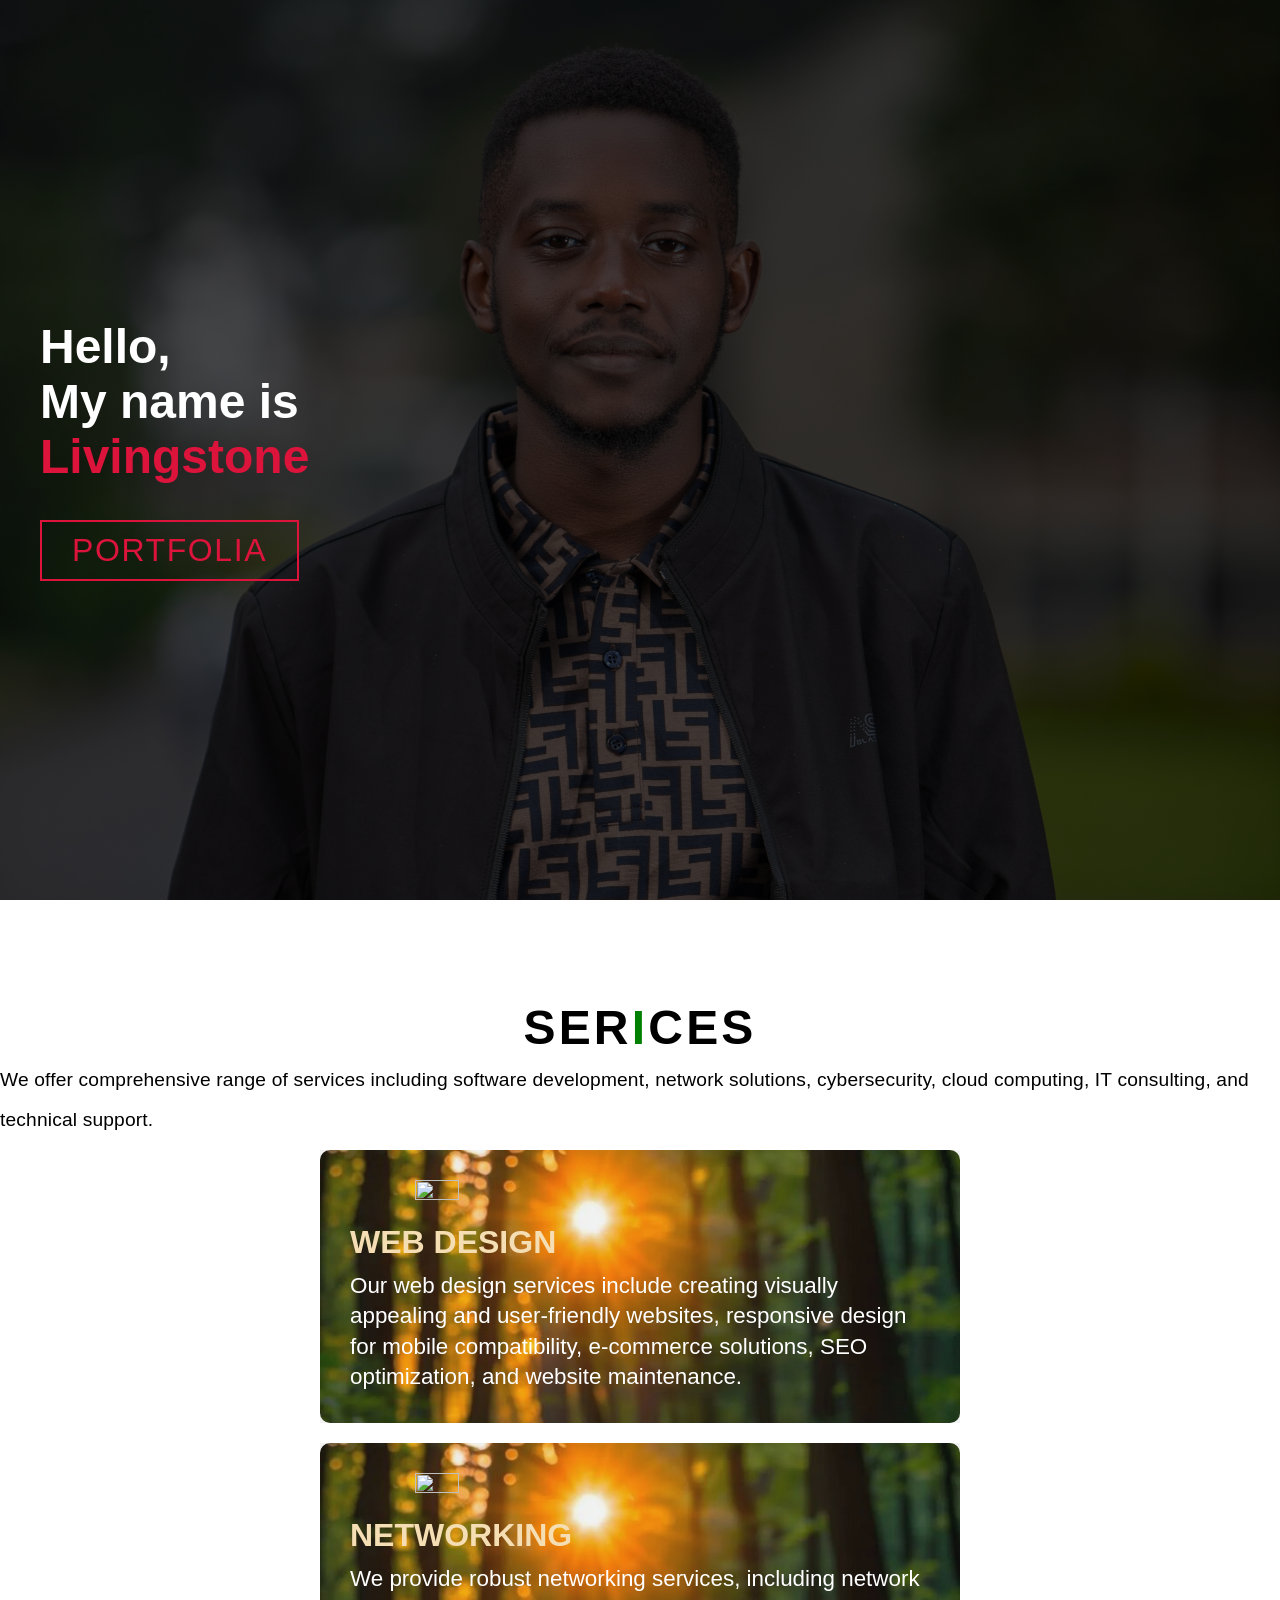
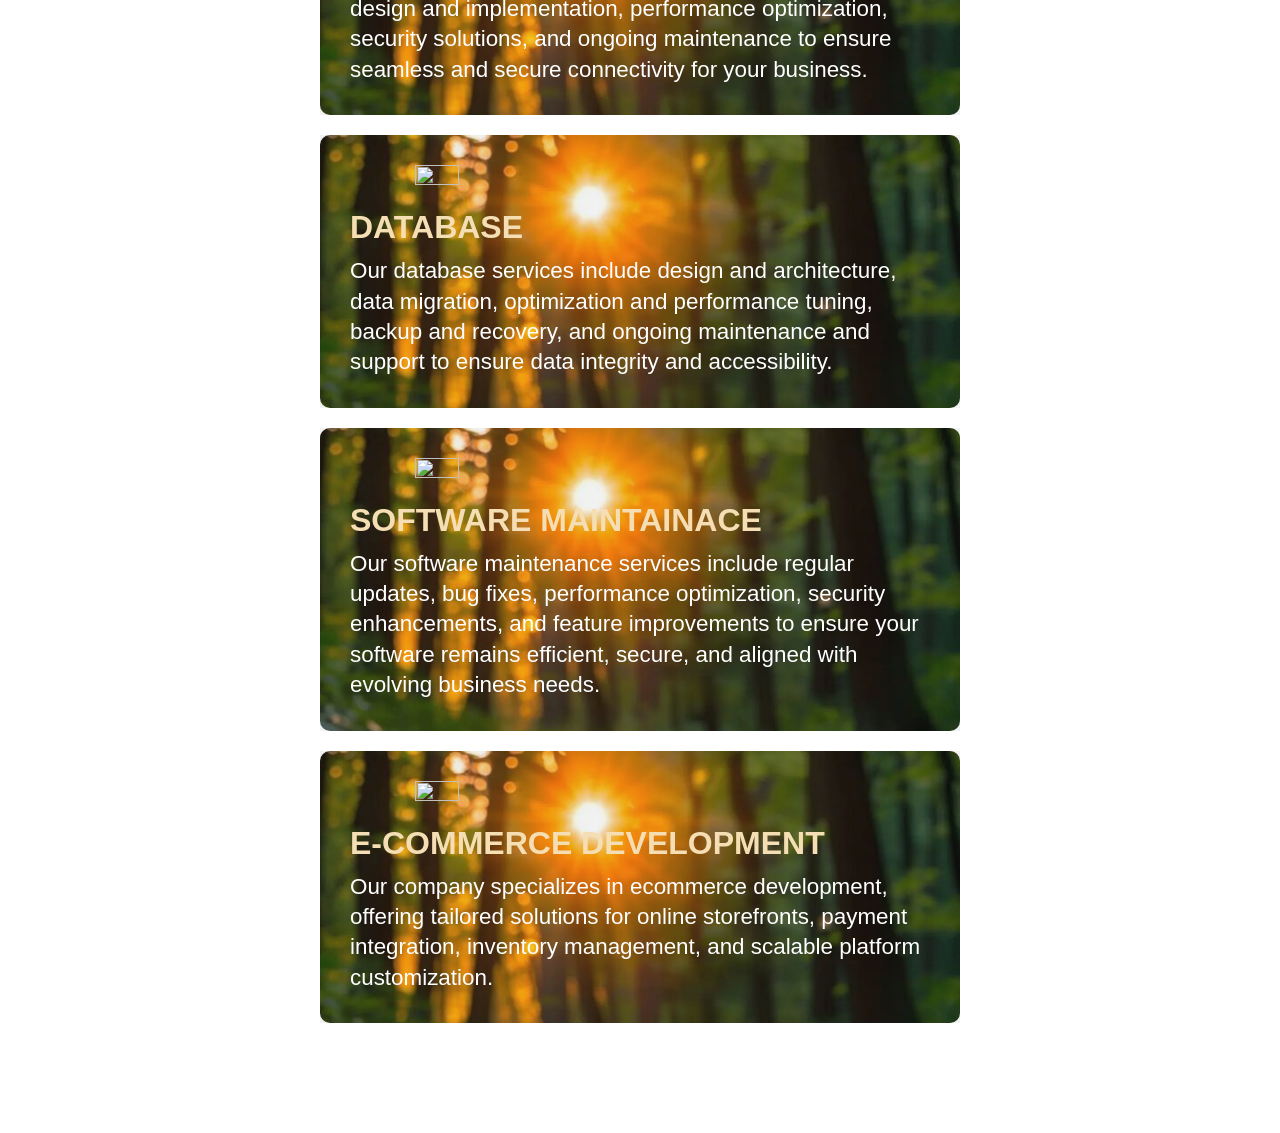
==== index.html @ 151635ef "Add files via upload" ====
<!DOCTYPE html>
<html lang="en">
<head>
    <meta charset="UTF-8">
    <meta name="viewport" content="width=device-width, initial-scale=1.0">
    <link rel="stylesheet" href="style.css">
    <title>My Website</title>
</head>
<body>
    <section id="hero">
        <div class="hero container">
           <div>
            <h1>Hello,<span></span></h1>
            <h1>My name is <span></span></h1>
            <h1>Livingstone <span></span></h1>
            <a href="#" type="button" class="cta">Portfolia</a>
           </div> 
        </div>  
    </section>
    <section id="services">
        <div class="services container">
            <div class="service-top">
                <h1 class="section-title">Ser<span>i</span>ces</h1>
                <p>We offer comprehensive range of services including software development, network solutions, cybersecurity, cloud computing, IT consulting, and technical support.</p>
            </div>
            <div class="service-bottom">
                <div class="service-item">
                    <div class="icon"><img src="https://img.icons8.com/bubbles/100/000000/services.png"></div>
                    <h2>Web design</h2>
                    <p>Our web design services include creating visually appealing and user-friendly websites, responsive design for mobile compatibility, e-commerce solutions, SEO optimization, and website maintenance.</p>
                </div>
                <div class="service-item">
                    <div class="icon"><img src="https://img.icons8.com/bubbles/100/000000/services.png"></div>
                    <h2>Networking</h2>
                    <p>We provide robust networking services, including network design and implementation, performance optimization, security solutions, and ongoing maintenance to ensure seamless and secure connectivity for your business.</p>
                </div>
                <div class="service-item">
                    <div class="icon"><img src="https://img.icons8.com/bubbles/100/000000/services.png"></div>
                    <h2>Database</h2>
                    <p>Our database services include design and architecture, data migration, optimization and performance tuning, backup and recovery, and ongoing maintenance and support to ensure data integrity and accessibility.</p>
                </div>
                <div class="service-item">
                    <div class="icon"><img src="https://img.icons8.com/bubbles/100/000000/services.png"></div>
                    <h2>Software maintainace</h2>
                    <p>Our software maintenance services include regular updates, bug fixes, performance optimization, security enhancements, and feature improvements to ensure your software remains efficient, secure, and aligned with evolving business needs.
                    </p>
                </div>
                <div class="service-item">
                    <div class="icon"><img src="https://img.icons8.com/bubbles/100/000000/services.png"></div>
                    <h2>E-Commerce development</h2>
                    <p>Our company specializes in ecommerce development, offering tailored solutions for online storefronts, payment integration, inventory management, and scalable platform customization.</p>
                </div>
            </div> 
        </div>
    </section>
    
</body>
</html>
---- style.css ----
*{
    padding: 0;
    margin: 0;
    box-sizing: border-box;
}
html{
    font-size: 16px;
    font-family: Arial, Helvetica, sans-serif;
}
a{
    text-decoration: none;
}
.container{
    min-height:100vh;
    width:100%;
    display: flex;
    align-items: center;
    justify-content:center;
}
p{
    color: white;
    text-align: left;
    font-size: 1.4rem;
    line-height: 1.9rem;
}
#hero{
    background-image: url(./images/copy.jpg);
    background-size: cover;
    background-position: top center;
    position: relative;
    z-index: 1;
}
#hero::after{
    content:'';
    position: absolute;
    left: 0;
    top: 0;
    height: 100%;
    width: 100%;
    background-color: black;
    opacity: .7;
    z-index: -1;
}
#hero .hero{
    max-width: 1200px;
    margin: 0 auto;
    padding: 0 5opx;
    justify-content: flex-start;
}
#hero h1{
    display: block;
    width: fit-content;
    font-size: 3rem;
    position: relative;
    color: transparent;
    animation: text_reveal .10s ease forwards;
    animation-delay: 1s;
}
#hero h1:nth-child(1){
    animation-delay: 1s;
}
#hero h1:nth-child(2){
    animation-delay: 2.5s;
}
#hero h1:nth-child(3){
    animation: text_reveal_name .5s ease forwards;
    animation-delay: 3.5s;
}
#hero h1 span{
    position: absolute;
    top: 0;
    left: 0;
    height: 100%;
    width: 0;
    background-color: lightgray;
    opacity: .7;
    animation: text_reveal_box 4s ease;
    animation-delay: 2s;
}
#hero h1:nth-child(1) span{
    animation-delay: 1s;
}
#hero h1:nth-child(2) span{
    animation-delay: 2.5s;
}
#hero h1:nth-child(3) span{
    animation-delay: 3.5s;
}
#hero .cta{
    display: inline-block;
    padding: 10px 30px;
    color: crimson;
    background-color: transparent;
    border: 2px solid crimson;
    font-size: 2rem;
    text-transform: uppercase;
    letter-spacing: .1rem;
    margin-top: 36px;
    transition: .4s ease;
    transition-property: background-color,color;

}
#hero .cta:hover{
    color: bisque;
    background-color: crimson;
}

@keyframes text_reveal_box{
    50%{
        width: 100%;
        left: 0;
    }
    100%{
        width: 0;
        left: 100%;
    }
}
@keyframes text_reveal{
    100%{
        color: white;
    }
}
@keyframes text_reveal_name{
    100%{
        color: crimson;
    }
}


#services{

}
#services .services{
    flex-direction: column;
    text-align: center;
    max-width: 1500px;
    margin: 0 auto;
    padding: 100px 0;
}
#services .section-title{
    font-size: 3rem;
    font-weight: 3oo;
    color: black;
    text-transform: uppercase;
    letter-spacing: .2rem;
    text-align: center;
}
#services .section-title span{
    color: green;
}
#services .service-top p{
    font-size: 1.2rem;
    margin-top: 5px;
    line-height: 2.5rem;
    font-weight: 300;
    letter-spacing: .01rem;
    color: black;
}
#services .service-bottom{
    display: flex;
    align-items: center;
    justify-content: center;
    flex-wrap: wrap;

}
#services .service-item{
    flex-basis: 50%;
    display: flex;
    align-items: flex-start;
    justify-content: center;
    flex-direction: column;
    padding: 30px;
    border-radius: 10px;
    background-image: url(./images/download.jpg);
    background-size: cover;
    margin: 10px 5%;
    position: relative;
    z-index: 1;
}
#services .service-item::after{
    content:'';
    position: absolute;
    left: 0;
    top: 0;
    height: 100%;
    width: 100%;
    background-color: gray ;
    opacity: .10;
    z-index: -1;
}
#services .service-bottom .icon{
    height: 30%;
    width: 30%;
    margin-bottom: 20px;
}
#services .service-bottom .icon img{
    height: 50%;
    width: 50%;
    object-fit: cover;
}
#services .service-item h2{
    font-size: 2rem;
    color: wheat;
    margin-bottom: 10px;
    text-transform: uppercase;
}
#services .service-item p{
    color: white;
    text-align: left;
    font-size: 1.4rem;
    line-height: 1.9rem;
}
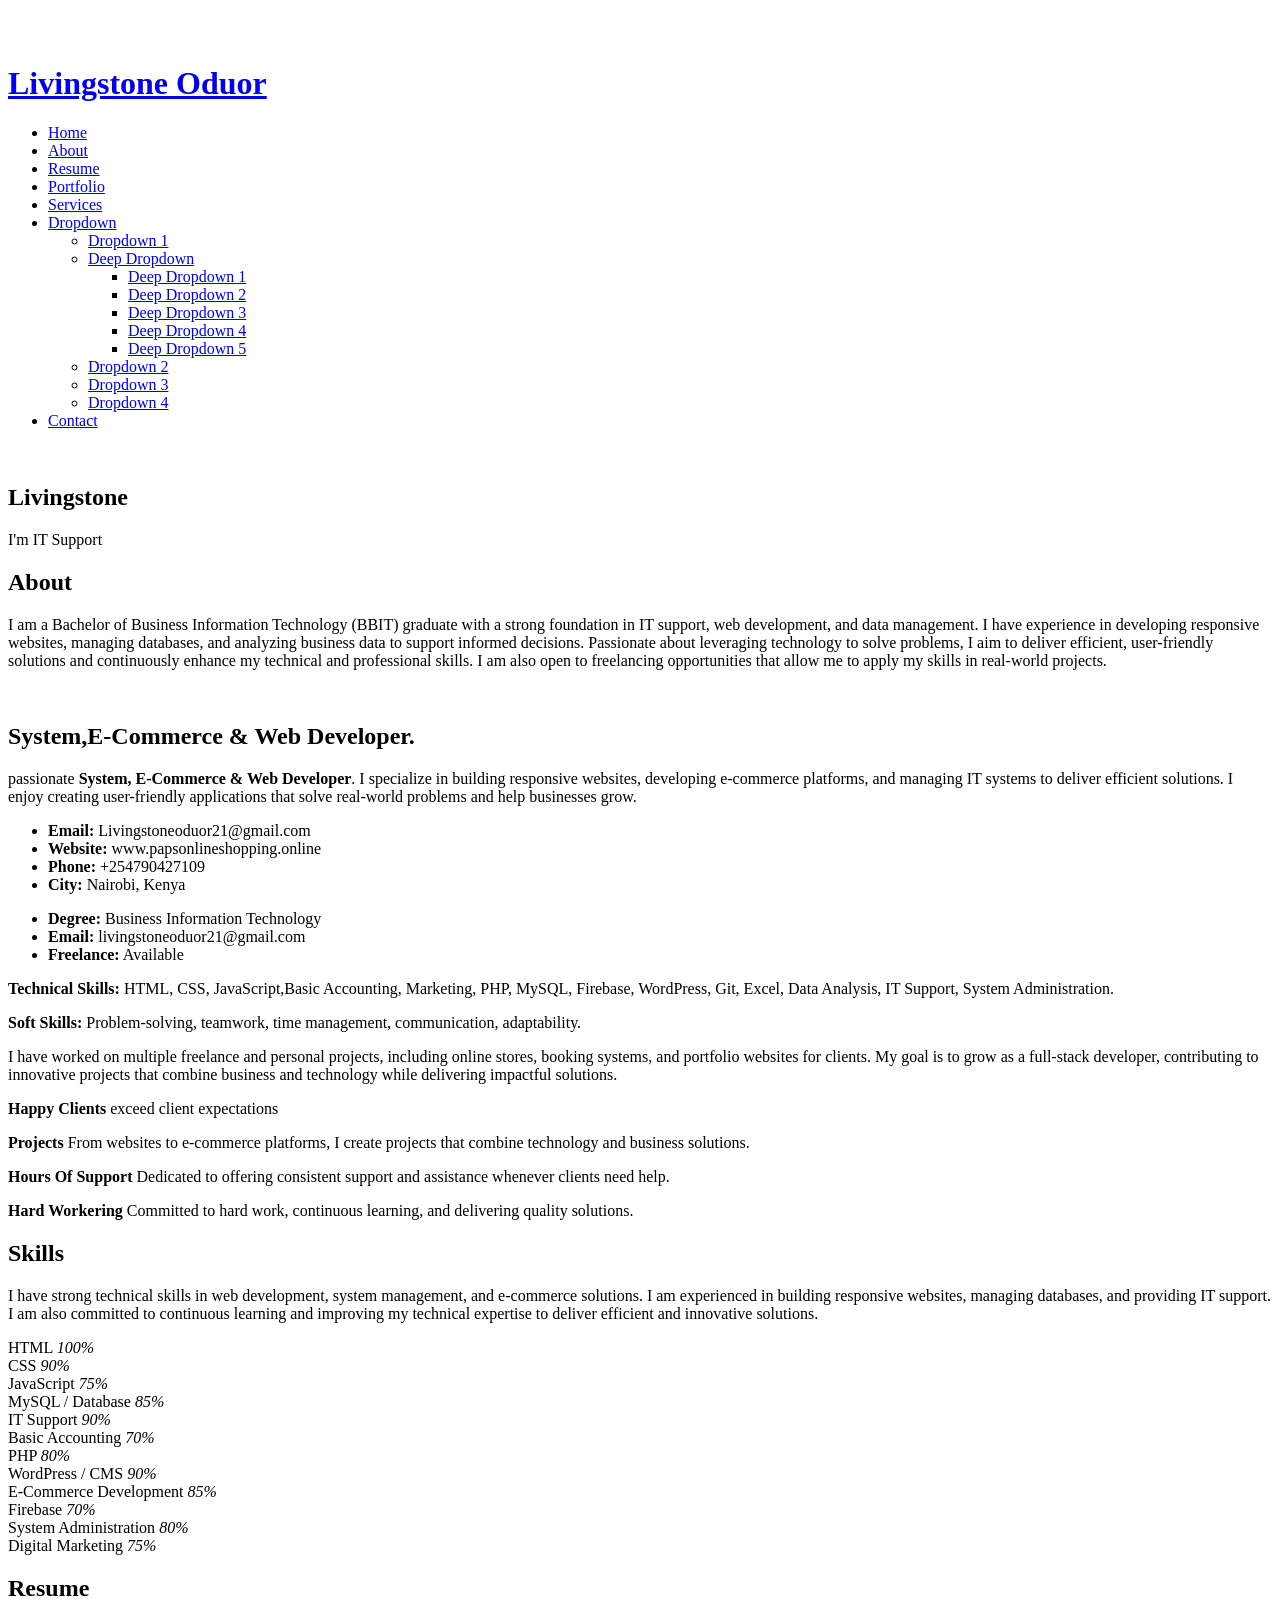
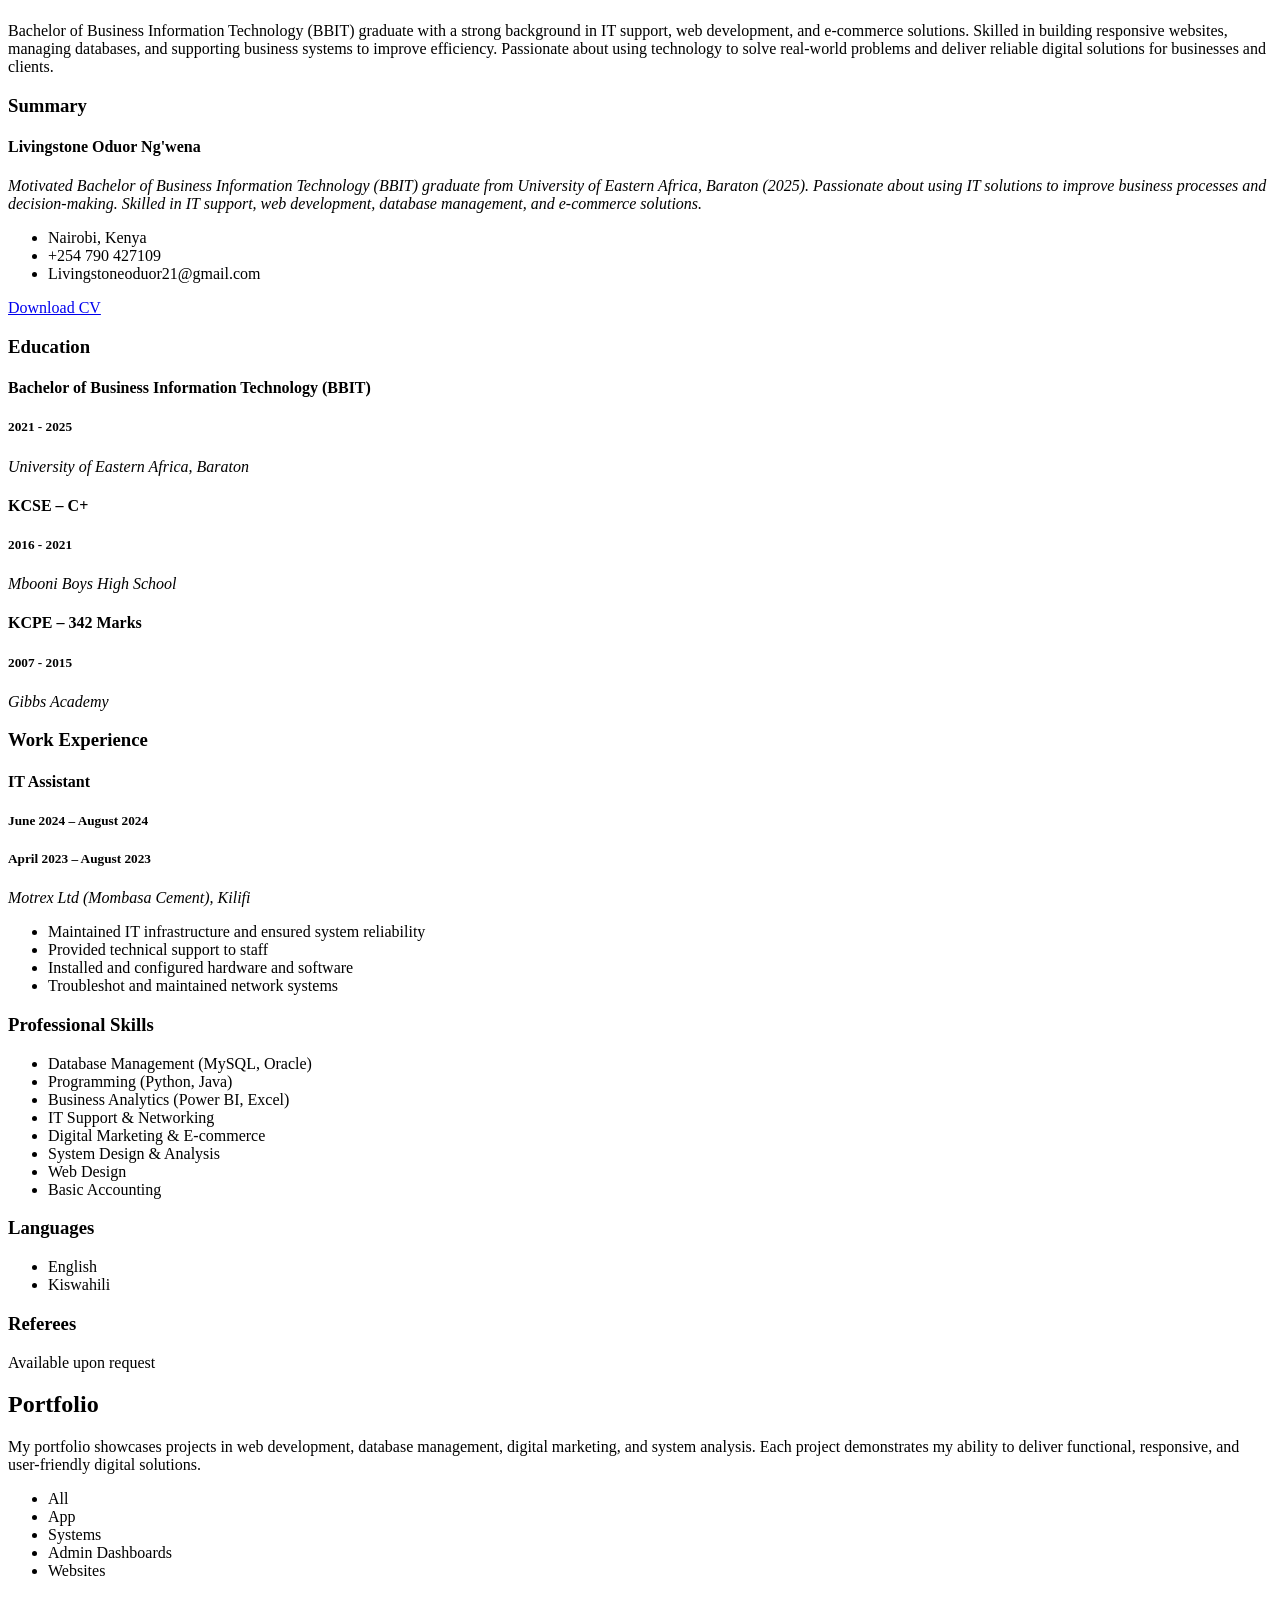
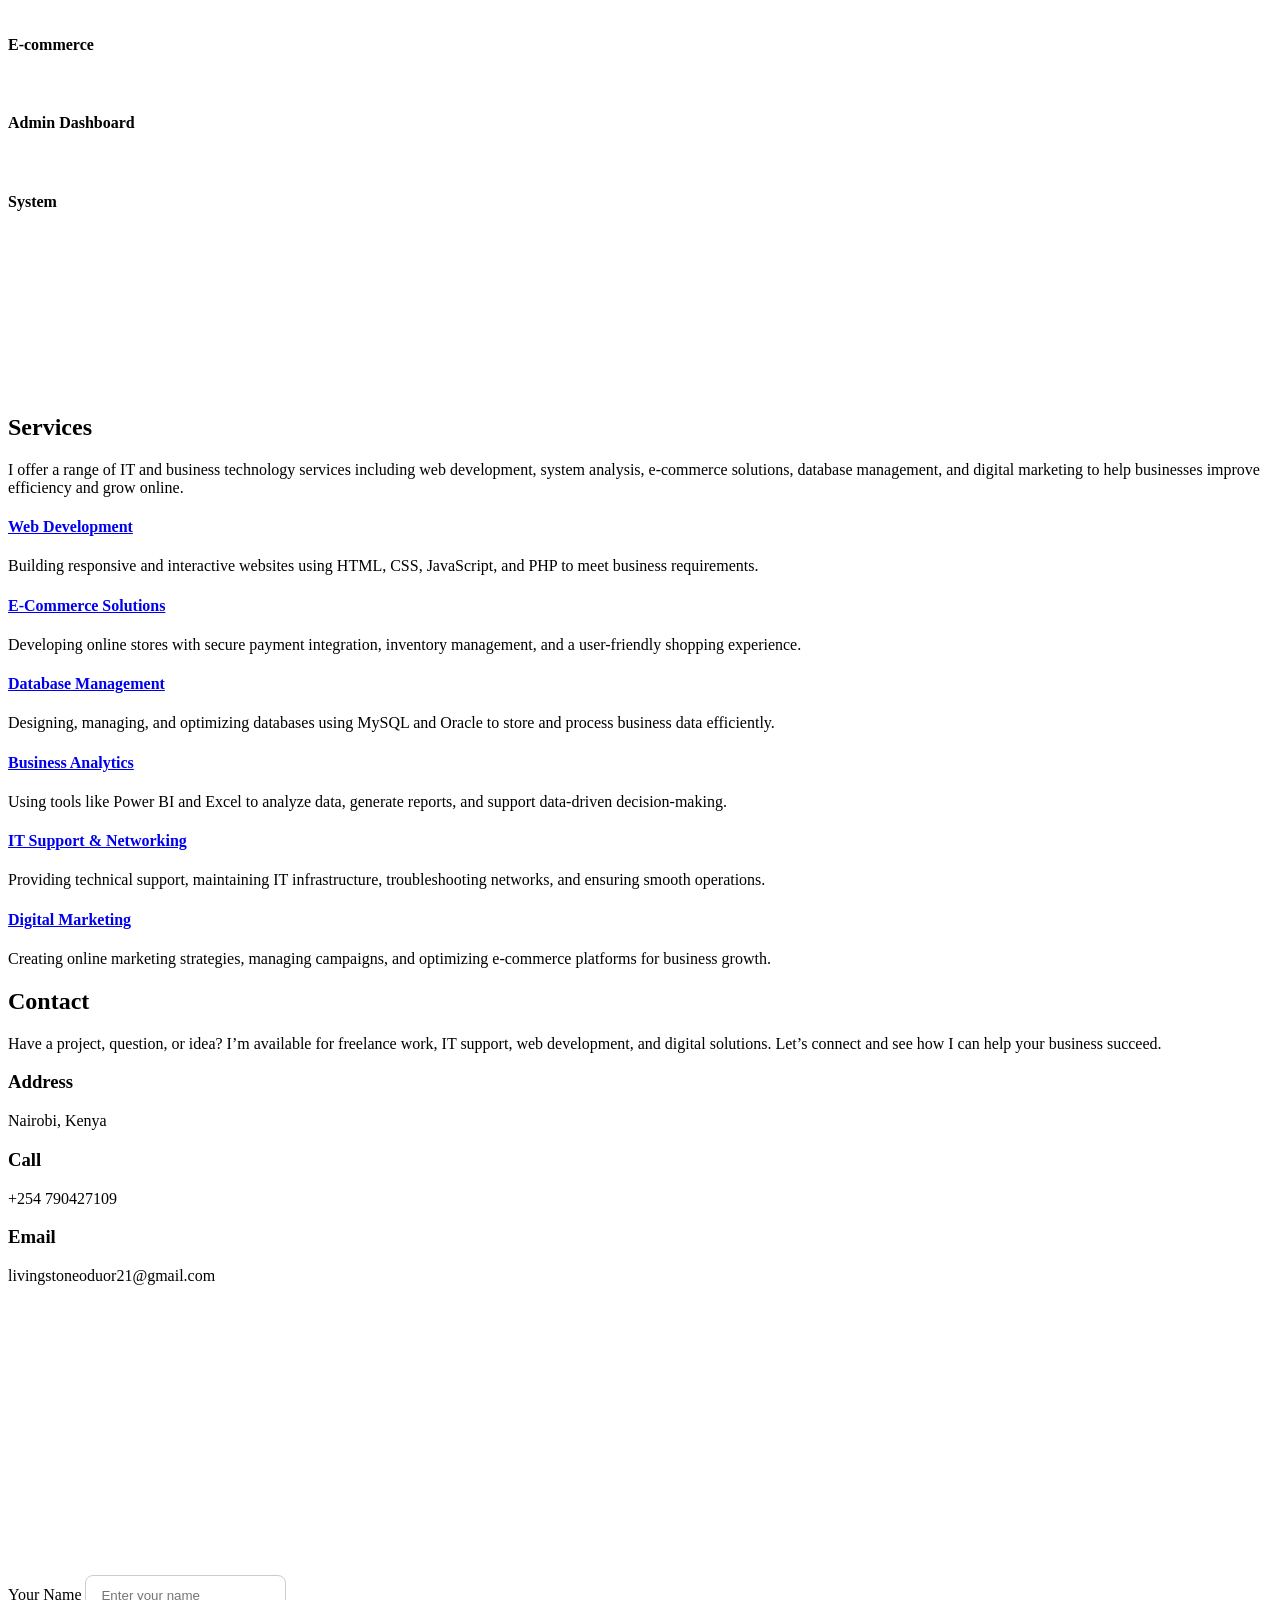
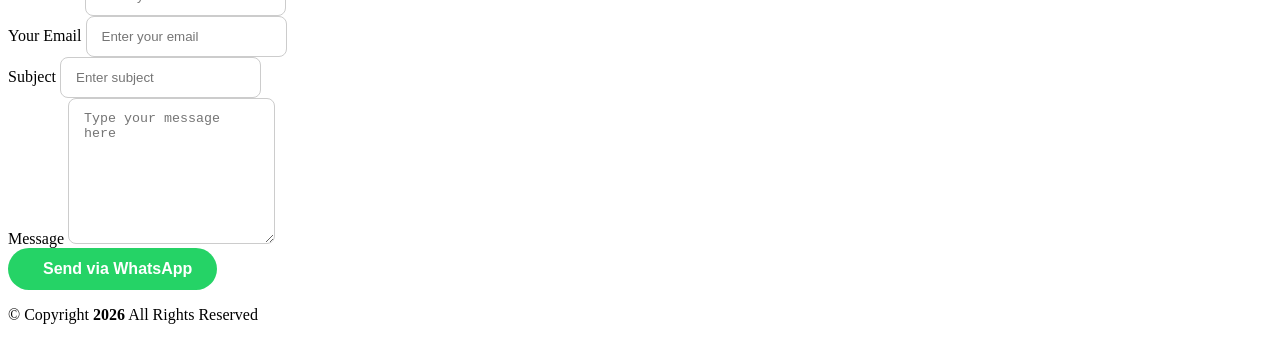
==== commit ae89b125: "Add files via upload" ====
--- a/index.html
+++ b/index.html
@@ -1,58 +1,858 @@
-<!DOCTYPE html>
-<html lang="en">
-<head>
-    <meta charset="UTF-8">
-    <meta name="viewport" content="width=device-width, initial-scale=1.0">
-    <link rel="stylesheet" href="style.css">
-    <title>My Website</title>
-</head>
-<body>
-    <section id="hero">
-        <div class="hero container">
-           <div>
-            <h1>Hello,<span></span></h1>
-            <h1>My name is <span></span></h1>
-            <h1>Livingstone <span></span></h1>
-            <a href="#" type="button" class="cta">Portfolia</a>
-           </div> 
-        </div>  
-    </section>
-    <section id="services">
-        <div class="services container">
-            <div class="service-top">
-                <h1 class="section-title">Ser<span>i</span>ces</h1>
-                <p>We offer comprehensive range of services including software development, network solutions, cybersecurity, cloud computing, IT consulting, and technical support.</p>
-            </div>
-            <div class="service-bottom">
-                <div class="service-item">
-                    <div class="icon"><img src="https://img.icons8.com/bubbles/100/000000/services.png"></div>
-                    <h2>Web design</h2>
-                    <p>Our web design services include creating visually appealing and user-friendly websites, responsive design for mobile compatibility, e-commerce solutions, SEO optimization, and website maintenance.</p>
-                </div>
-                <div class="service-item">
-                    <div class="icon"><img src="https://img.icons8.com/bubbles/100/000000/services.png"></div>
-                    <h2>Networking</h2>
-                    <p>We provide robust networking services, including network design and implementation, performance optimization, security solutions, and ongoing maintenance to ensure seamless and secure connectivity for your business.</p>
-                </div>
-                <div class="service-item">
-                    <div class="icon"><img src="https://img.icons8.com/bubbles/100/000000/services.png"></div>
-                    <h2>Database</h2>
-                    <p>Our database services include design and architecture, data migration, optimization and performance tuning, backup and recovery, and ongoing maintenance and support to ensure data integrity and accessibility.</p>
-                </div>
-                <div class="service-item">
-                    <div class="icon"><img src="https://img.icons8.com/bubbles/100/000000/services.png"></div>
-                    <h2>Software maintainace</h2>
-                    <p>Our software maintenance services include regular updates, bug fixes, performance optimization, security enhancements, and feature improvements to ensure your software remains efficient, secure, and aligned with evolving business needs.
-                    </p>
-                </div>
-                <div class="service-item">
-                    <div class="icon"><img src="https://img.icons8.com/bubbles/100/000000/services.png"></div>
-                    <h2>E-Commerce development</h2>
-                    <p>Our company specializes in ecommerce development, offering tailored solutions for online storefronts, payment integration, inventory management, and scalable platform customization.</p>
-                </div>
-            </div> 
-        </div>
-    </section>
-    
-</body>
+<!DOCTYPE html>
+<html lang="en">
+
+<head>
+  <meta charset="utf-8">
+  <meta content="width=device-width, initial-scale=1.0" name="viewport">
+  <title>Portfolio</title>
+  <meta content="" name="description">
+  <meta content="" name="keywords">
+
+  <!-- Favicons -->
+  <link href="assets/img/favi.jpg" rel="icon">
+  <link href="assets/img/favi.jpg" rel="apple-touch-icon">
+
+  <!-- Fonts -->
+  <link href="https://fonts.googleapis.com" rel="preconnect">
+  <link href="https://fonts.gstatic.com" rel="preconnect" crossorigin>
+  <link href="https://fonts.googleapis.com/css2?family=Roboto:ital,wght@0,100;0,300;0,400;0,500;0,700;0,900;1,100;1,300;1,400;1,500;1,700;1,900&family=Poppins:ital,wght@0,100;0,200;0,300;0,400;0,500;0,600;0,700;0,800;0,900;1,100;1,200;1,300;1,400;1,500;1,600;1,700;1,800;1,900&family=Raleway:ital,wght@0,100;0,200;0,300;0,400;0,500;0,600;0,700;0,800;0,900;1,100;1,200;1,300;1,400;1,500;1,600;1,700;1,800;1,900&display=swap" rel="stylesheet">
+
+  <!-- Vendor CSS Files -->
+  <link href="assets/vendor/bootstrap/css/bootstrap.min.css" rel="stylesheet">
+  <link href="assets/vendor/bootstrap-icons/bootstrap-icons.css" rel="stylesheet">
+  <link href="assets/vendor/aos/aos.css" rel="stylesheet">
+  <link href="assets/vendor/glightbox/css/glightbox.min.css" rel="stylesheet">
+  <link href="assets/vendor/swiper/swiper-bundle.min.css" rel="stylesheet">
+
+  <!-- Main CSS File -->
+  <link href="assets/css/main.css" rel="stylesheet">
+
+  
+</head>
+
+<body class="index-page">
+
+  <header id="header" class="d-flex flex-column header dark-background">
+    <i class="header-toggle d-xl-none bi bi-list"></i>
+
+    <div class="profile-img">
+      <img src="assets/img/profile.jpeg" alt="" class="rounded-circle img-fluid">
+    </div>
+
+    <a href="index.html" class="d-flex align-items-center justify-content-center logo">
+      
+       <img src="assets/img/favi.jpg" alt="">
+      <h1 class="sitename">Livingstone Oduor</h1>
+    </a>
+
+    <div class="text-center social-links">
+      <a href="#" class="twitter"><i class="bi bi-twitter-x"></i></a>
+      <a href="#" class="facebook"><i class="bi bi-facebook"></i></a>
+      <a href="#" class="instagram"><i class="bi bi-instagram"></i></a>
+      <a href="#" class="google-plus"><i class="bi bi-skype"></i></a>
+      <a href="https://www.linkedin.com/in/livingstone-oduor-9051a3222/?lipi=urn%3Ali%3Apage%3Ad_flagship3_feed%3BAfVH2O2eRX67OKX%2F8Bzcow%3D%3D" class="linkedin"><i class="bi bi-linkedin"></i></a>
+    </div>
+
+    <nav id="navmenu" class="navmenu">
+      <ul>
+        <li><a href="#hero"><i class="bi bi-house navicon"></i> Home</a></li>
+        <li><a href="#about"><i class="bi bi-person navicon"></i> About</a></li>
+        <li><a href="#resume"><i class="bi bi-file-earmark-text navicon"></i> Resume</a></li>
+        <li><a href="#portfolio"><i class="bi bi-images navicon"></i> Portfolio</a></li>
+        <li><a href="#services"><i class="bi bi-hdd-stack navicon"></i> Services</a></li>
+        <li class="dropdown"><a href="#"><i class="bi bi-menu-button navicon"></i> <span>Dropdown</span> <i class="bi bi-chevron-down toggle-dropdown"></i></a>
+          <ul>
+            <li><a href="#">Dropdown 1</a></li>
+            <li class="dropdown"><a href="#"><span>Deep Dropdown</span> <i class="bi bi-chevron-down toggle-dropdown"></i></a>
+              <ul>
+                <li><a href="#">Deep Dropdown 1</a></li>
+                <li><a href="#">Deep Dropdown 2</a></li>
+                <li><a href="#">Deep Dropdown 3</a></li>
+                <li><a href="#">Deep Dropdown 4</a></li>
+                <li><a href="#">Deep Dropdown 5</a></li>
+              </ul>
+            </li>
+            <li><a href="#">Dropdown 2</a></li>
+            <li><a href="#">Dropdown 3</a></li>
+            <li><a href="#">Dropdown 4</a></li>
+          </ul>
+        </li>
+        <li><a href="#contact"><i class="bi bi-envelope navicon"></i> Contact</a></li>
+      </ul>
+    </nav>
+
+  </header>
+
+  <main class="main">
+
+    <!-- Hero Section -->
+    <section id="hero" class="hero section dark-background">
+
+      <img src="assets/img/profile.jpeg" alt="" data-aos="fade-in" class="">
+
+      <div class="container" data-aos="fade-up" data-aos-delay="100">
+        <h2>Livingstone</h2>
+        <p>I'm <span class="typed" data-typed-items="Designer, Developer, Freelancer, IT Support,Web Developer,Data Analyst,Systems Administrator">IT Support</span><span class="typed-cursor--blink typed-cursor" aria-hidden="true"></span><span class="typed-cursor--blink typed-cursor" aria-hidden="true"></span></p>
+      </div>
+
+    </section><!-- /Hero Section -->
+
+    <!-- About Section -->
+    <section id="about" class="about section">
+
+      <!-- Section Title -->
+      <div class="container section-title" data-aos="fade-up">
+        <h2>About</h2>
+<p>
+  I am a Bachelor of Business Information Technology (BBIT) graduate with a strong foundation in IT support, web development, and data management. I have experience in developing responsive websites, managing databases, and analyzing business data to support informed decisions. Passionate about leveraging technology to solve problems, I aim to deliver efficient, user-friendly solutions and continuously enhance my technical and professional skills. I am also open to freelancing opportunities that allow me to apply my skills in real-world projects.
+</p>
+      </div><!-- End Section Title -->
+
+      <div class="container" data-aos="fade-up" data-aos-delay="100">
+
+        <div class="justify-content-center row gy-4">
+          <div class="col-lg-4">
+            <img src="assets/img/profile.jpeg" class="img-fluid" alt="">
+          </div>
+          <div class="col-lg-8 content">
+            <h2>System,E-Commerce &amp; Web Developer.</h2>
+            <p class="py-3 fst-italic">
+              passionate <strong>System, E-Commerce & Web Developer</strong>. I specialize in building responsive websites, developing e-commerce platforms, and managing IT systems to deliver efficient solutions. I enjoy creating user-friendly applications that solve real-world problems and help businesses grow.
+            </p>
+            <div class="row">
+              <div class="col-lg-6">
+                <ul>
+                  <li><i class="bi-chevron-right bi"></i> <strong>Email:</strong> <span>Livingstoneoduor21@gmail.com</span></li>
+                  <li><i class="bi-chevron-right bi"></i> <strong>Website:</strong> <span>www.papsonlineshopping.online</span></li>
+                  <li><i class="bi-chevron-right bi"></i> <strong>Phone:</strong> <span>+254790427109</span></li>
+                  <li><i class="bi-chevron-right bi"></i> <strong>City:</strong> <span>Nairobi, Kenya</span></li>
+                </ul>
+              </div>
+              <div class="col-lg-6">
+                <ul>
+                  
+                  <li><i class="bi-chevron-right bi"></i> <strong>Degree:</strong> <span>Business Information Technology</span></li>
+                  <li><i class="bi-chevron-right bi"></i> <strong>Email:</strong> <span>livingstoneoduor21@gmail.com</span></li>
+                  <li><i class="bi-chevron-right bi"></i> <strong>Freelance:</strong> <span>Available</span></li>
+                </ul>
+              </div>
+            </div>
+            <p class="py-3">
+             <p>
+  <strong>Technical Skills:</strong> HTML, CSS, JavaScript,Basic Accounting, Marketing, PHP, MySQL, Firebase, WordPress, Git, Excel, Data Analysis, IT Support, System Administration.
+</p>
+<p>
+  <strong>Soft Skills:</strong> Problem-solving, teamwork, time management, communication, adaptability.
+</p>
+<p>
+  I have worked on multiple freelance and personal projects, including online stores, booking systems, and portfolio websites for clients. My goal is to grow as a full-stack developer, contributing to innovative projects that combine business and technology while delivering impactful solutions.
+</p>
+            </p>
+          </div>
+        </div>
+
+      </div>
+
+    </section><!-- /About Section -->
+
+    <!-- Stats Section -->
+    <section id="stats" class="stats section">
+
+      <div class="container" data-aos="fade-up" data-aos-delay="100">
+
+        <div class="row gy-4">
+
+          <div class="col-lg-3 col-md-6">
+            <div class="stats-item">
+              <i class="bi bi-emoji-smile"></i>
+              <span data-purecounter-start="0" data-purecounter-end="11" data-purecounter-duration="1" class="purecounter"></span>
+              <p><strong>Happy Clients</strong> <span>exceed client expectations</span></p>
+            </div>
+          </div><!-- End Stats Item -->
+
+          <div class="col-lg-3 col-md-6">
+            <div class="stats-item">
+              <i class="bi bi-journal-richtext"></i>
+              <span data-purecounter-start="0" data-purecounter-end="50" data-purecounter-duration="1" class="purecounter"></span>
+              <p><strong>Projects</strong> <span>From websites to e-commerce platforms, I create projects that combine technology and business solutions.</span></p>
+            </div>
+          </div><!-- End Stats Item -->
+
+          <div class="col-lg-3 col-md-6">
+            <div class="stats-item">
+              <i class="bi bi-headset"></i>
+              <span data-purecounter-start="0" data-purecounter-end="1453" data-purecounter-duration="1" class="purecounter"></span>
+              <p><strong>Hours Of Support</strong> <span>Dedicated to offering consistent support and assistance whenever clients need help.</span></p>
+            </div>
+          </div><!-- End Stats Item -->
+
+          <div class="col-lg-3 col-md-6">
+            <div class="stats-item">
+              <i class="bi bi-people"></i>
+              <span data-purecounter-start="0" data-purecounter-end="1" data-purecounter-duration="1" class="purecounter"></span>
+              <p><strong>Hard Workering</strong> <span>Committed to hard work, continuous learning, and delivering quality solutions.</span></p>
+            </div>
+          </div><!-- End Stats Item -->
+
+        </div>
+
+      </div>
+
+    </section><!-- /Stats Section -->
+
+    <!-- Skills Section -->
+    <section id="skills" class="skills section light-background">
+
+      <!-- Section Title -->
+      <div class="container section-title" data-aos="fade-up">
+        <h2>Skills</h2>
+        <p> I have strong technical skills in web development, system management, and e-commerce solutions. 
+  I am experienced in building responsive websites, managing databases, and providing IT support. 
+  I am also committed to continuous learning and improving my technical expertise to deliver 
+  efficient and innovative solutions.</p>
+      </div><!-- End Section Title -->
+
+      <div class="container" data-aos="fade-up" data-aos-delay="100">
+
+  <div class="row skills-content skills-animation">
+
+    <div class="col-lg-6">
+
+      <div class="progress">
+        <span class="skill"><span>HTML</span> <i class="val">100%</i></span>
+        <div class="progress-bar-wrap">
+          <div class="progress-bar" role="progressbar" aria-valuenow="100" aria-valuemin="0" aria-valuemax="100"></div>
+        </div>
+      </div>
+
+      <div class="progress">
+        <span class="skill"><span>CSS</span> <i class="val">90%</i></span>
+        <div class="progress-bar-wrap">
+          <div class="progress-bar" role="progressbar" aria-valuenow="90" aria-valuemin="0" aria-valuemax="100"></div>
+        </div>
+      </div>
+
+      <div class="progress">
+        <span class="skill"><span>JavaScript</span> <i class="val">75%</i></span>
+        <div class="progress-bar-wrap">
+          <div class="progress-bar" role="progressbar" aria-valuenow="75" aria-valuemin="0" aria-valuemax="100"></div>
+        </div>
+      </div>
+
+      <div class="progress">
+        <span class="skill"><span>MySQL / Database</span> <i class="val">85%</i></span>
+        <div class="progress-bar-wrap">
+          <div class="progress-bar" role="progressbar" aria-valuenow="85" aria-valuemin="0" aria-valuemax="100"></div>
+        </div>
+      </div>
+
+      <div class="progress">
+        <span class="skill"><span>IT Support</span> <i class="val">90%</i></span>
+        <div class="progress-bar-wrap">
+          <div class="progress-bar" role="progressbar" aria-valuenow="90" aria-valuemin="0" aria-valuemax="100"></div>
+        </div>
+      </div>
+
+      <div class="progress">
+        <span class="skill"><span>Basic Accounting</span> <i class="val">70%</i></span>
+        <div class="progress-bar-wrap">
+          <div class="progress-bar" role="progressbar" aria-valuenow="70" aria-valuemin="0" aria-valuemax="100"></div>
+        </div>
+      </div>
+
+    </div>
+
+    <div class="col-lg-6">
+
+      <div class="progress">
+        <span class="skill"><span>PHP</span> <i class="val">80%</i></span>
+        <div class="progress-bar-wrap">
+          <div class="progress-bar" role="progressbar" aria-valuenow="80" aria-valuemin="0" aria-valuemax="100"></div>
+        </div>
+      </div>
+
+      <div class="progress">
+        <span class="skill"><span>WordPress / CMS</span> <i class="val">90%</i></span>
+        <div class="progress-bar-wrap">
+          <div class="progress-bar" role="progressbar" aria-valuenow="90" aria-valuemin="0" aria-valuemax="100"></div>
+        </div>
+      </div>
+
+      <div class="progress">
+        <span class="skill"><span>E-Commerce Development</span> <i class="val">85%</i></span>
+        <div class="progress-bar-wrap">
+          <div class="progress-bar" role="progressbar" aria-valuenow="85" aria-valuemin="0" aria-valuemax="100"></div>
+        </div>
+      </div>
+
+      <div class="progress">
+        <span class="skill"><span>Firebase</span> <i class="val">70%</i></span>
+        <div class="progress-bar-wrap">
+          <div class="progress-bar" role="progressbar" aria-valuenow="70" aria-valuemin="0" aria-valuemax="100"></div>
+        </div>
+      </div>
+
+      <div class="progress">
+        <span class="skill"><span>System Administration</span> <i class="val">80%</i></span>
+        <div class="progress-bar-wrap">
+          <div class="progress-bar" role="progressbar" aria-valuenow="80" aria-valuemin="0" aria-valuemax="100"></div>
+        </div>
+      </div>
+
+      <div class="progress">
+        <span class="skill"><span>Digital Marketing</span> <i class="val">75%</i></span>
+        <div class="progress-bar-wrap">
+          <div class="progress-bar" role="progressbar" aria-valuenow="75" aria-valuemin="0" aria-valuemax="100"></div>
+        </div>
+      </div>
+
+    </div>
+
+  </div>
+
+</div>
+
+    </section><!-- /Skills Section -->
+
+    <!-- Resume Section -->
+    <section id="resume" class="resume section">
+
+      <!-- Section Title -->
+      <div class="container section-title" data-aos="fade-up">
+        <h2>Resume</h2>
+        <p> Bachelor of Business Information Technology (BBIT) graduate with a strong background in IT support, 
+  web development, and e-commerce solutions. Skilled in building responsive websites, managing databases, 
+  and supporting business systems to improve efficiency. Passionate about using technology to solve 
+  real-world problems and deliver reliable digital solutions for businesses and clients.</p>
+      </div><!-- End Section Title -->
+
+      <div class="container">
+
+  <div class="row">
+
+    <div class="col-lg-6" data-aos="fade-up" data-aos-delay="100">
+      <h3 class="resume-title">Summary</h3>
+
+      <div class="pb-0 resume-item">
+        <h4>Livingstone Oduor Ng'wena</h4>
+        <p><em>
+          Motivated Bachelor of Business Information Technology (BBIT) graduate from 
+          University of Eastern Africa, Baraton (2025). Passionate about using IT solutions 
+          to improve business processes and decision-making. Skilled in IT support, web 
+          development, database management, and e-commerce solutions.
+        </em></p>
+        <ul>
+          <li>Nairobi, Kenya</li>
+          <li>+254 790 427109</li>
+          <li>Livingstoneoduor21@gmail.com</li>
+        </ul>
+
+        <!-- Download CV Button -->
+        <a href="assets/files/Livingstone_Oduor_CV.pdf" class="mt-3 btn btn-primary" download>
+          Download CV
+        </a>
+
+      </div>
+
+      <h3 class="resume-title">Education</h3>
+
+      <div class="resume-item">
+        <h4>Bachelor of Business Information Technology (BBIT)</h4>
+        <h5>2021 - 2025</h5>
+        <p><em>University of Eastern Africa, Baraton</em></p>
+      </div>
+
+      <div class="resume-item">
+        <h4>KCSE – C+</h4>
+        <h5>2016 - 2021</h5>
+        <p><em>Mbooni Boys High School</em></p>
+      </div>
+
+      <div class="resume-item">
+        <h4>KCPE – 342 Marks</h4>
+        <h5>2007 - 2015</h5>
+        <p><em>Gibbs Academy</em></p>
+      </div>
+
+    </div>
+
+
+    <div class="col-lg-6" data-aos="fade-up" data-aos-delay="200">
+
+      <h3 class="resume-title">Work Experience</h3>
+
+      <div class="resume-item">
+        <h4>IT Assistant</h4>
+        <h5>June 2024 – August 2024</h5>
+        <h5>April 2023 – August 2023</h5>
+        <p><em>Motrex Ltd (Mombasa Cement), Kilifi</em></p>
+        <ul>
+          <li>Maintained IT infrastructure and ensured system reliability</li>
+          <li>Provided technical support to staff</li>
+          <li>Installed and configured hardware and software</li>
+          <li>Troubleshot and maintained network systems</li>
+        </ul>
+      </div>
+
+
+      <h3 class="resume-title">Professional Skills</h3>
+      <div class="resume-item">
+        <ul>
+          <li>Database Management (MySQL, Oracle)</li>
+          <li>Programming (Python, Java)</li>
+          <li>Business Analytics (Power BI, Excel)</li>
+          <li>IT Support & Networking</li>
+          <li>Digital Marketing & E-commerce</li>
+          <li>System Design & Analysis</li>
+          <li>Web Design</li>
+          <li>Basic Accounting</li>
+        </ul>
+      </div>
+
+
+      <h3 class="resume-title">Languages</h3>
+      <div class="resume-item">
+        <ul>
+          <li>English</li>
+          <li>Kiswahili</li>
+        </ul>
+      </div>
+
+
+      <h3 class="resume-title">Referees</h3>
+      <div class="resume-item">
+        <p>Available upon request</p>
+      </div>
+
+    </div>
+
+  </div>
+
+</div>
+
+    </section><!-- /Resume Section -->
+
+    <!-- Portfolio Section -->
+    <section id="portfolio" class="portfolio section light-background">
+
+      <!-- Section Title -->
+      <div class="container section-title" data-aos="fade-up">
+        <h2>Portfolio</h2>
+        <p>  My portfolio showcases projects in web development, database management, 
+  digital marketing, and system analysis. Each project demonstrates my ability to deliver functional, responsive, and user-friendly digital solutions.</p>
+      </div><!-- End Section Title -->
+
+      <div class="container">
+
+        <div class="isotope-layout" data-default-filter="*" data-layout="masonry" data-sort="original-order">
+
+          <ul class="portfolio-filters isotope-filters" data-aos="fade-up" data-aos-delay="100">
+            <li data-filter="*" class="filter-active">All</li>
+            <li data-filter=".filter-app">App</li>
+            <li data-filter=".filter-product">Systems</li>
+            <li data-filter=".filter-branding">Admin Dashboards</li>
+            <li data-filter=".filter-books">Websites</li>
+          </ul><!-- End Portfolio Filters -->
+
+          <div class="row gy-4 isotope-container" data-aos="fade-up" data-aos-delay="200">
+
+            <div class="filter-app col-lg-4 col-md-6 portfolio-item isotope-item">
+              <div class="h-100 portfolio-content">
+                <img src="assets/img/1.png" class="img-fluid" alt="">
+                <div class="portfolio-info">
+                  <h4>E-commerce</h4>
+                  
+                  <a href="assets/img/1.png" title="App 1" data-gallery="portfolio-gallery-app" class="glightbox preview-link"><i class="bi bi-zoom-in"></i></a>
+                  <a href="portfolio-details.html" title="More Details" class="details-link"><i class="bi bi-link-45deg"></i></a>
+                </div>
+              </div>
+            </div><!-- End Portfolio Item -->
+
+            <div class="filter-product col-lg-4 col-md-6 portfolio-item isotope-item">
+              <div class="h-100 portfolio-content">
+                <img src="assets/img/2.png" class="img-fluid" alt="">
+                <div class="portfolio-info">
+                  <h4>Admin Dashboard</h4>
+                  
+                  <a href="assets/img/2.png" title="Product 1" data-gallery="portfolio-gallery-product" class="glightbox preview-link"><i class="bi bi-zoom-in"></i></a>
+                  <a href="portfolio-details.html" title="More Details" class="details-link"><i class="bi bi-link-45deg"></i></a>
+                </div>
+              </div>
+            </div><!-- End Portfolio Item -->
+
+            <div class="filter-branding col-lg-4 col-md-6 portfolio-item isotope-item">
+              <div class="h-100 portfolio-content">
+                <img src="assets/img/3.png" class="img-fluid" alt="">
+                <div class="portfolio-info">
+                  <h4>System</h4>
+                  
+                  <a href="assets/img/3.png" title="Branding 1" data-gallery="portfolio-gallery-branding" class="glightbox preview-link"><i class="bi bi-zoom-in"></i></a>
+                  <a href="portfolio-details.html" title="More Details" class="details-link"><i class="bi bi-link-45deg"></i></a>
+                </div>
+              </div>
+            </div><!-- End Portfolio Item -->
+
+            <div class="filter-books col-lg-4 col-md-6 portfolio-item isotope-item">
+              <div class="h-100 portfolio-content">
+                <img src="assets/img/4.png" class="img-fluid" alt="">
+                <div class="portfolio-info">
+                  
+                  <a href="assets/img/4.png" title="Branding 1" data-gallery="portfolio-gallery-book" class="glightbox preview-link"><i class="bi bi-zoom-in"></i></a>
+                  <a href="portfolio-details.html" title="More Details" class="details-link"><i class="bi bi-link-45deg"></i></a>
+                </div>
+              </div>
+            </div><!-- End Portfolio Item -->
+
+            <div class="filter-app col-lg-4 col-md-6 portfolio-item isotope-item">
+              <div class="h-100 portfolio-content">
+                <img src="assets/img/5.png" class="img-fluid" alt="">
+                <div class="portfolio-info">
+                  
+                  <a href="assets/img/5.png" title="App 2" data-gallery="portfolio-gallery-app" class="glightbox preview-link"><i class="bi bi-zoom-in"></i></a>
+                  <a href="portfolio-details.html" title="More Details" class="details-link"><i class="bi bi-link-45deg"></i></a>
+                </div>
+              </div>
+            </div><!-- End Portfolio Item -->
+
+            <div class="filter-product col-lg-4 col-md-6 portfolio-item isotope-item">
+              <div class="h-100 portfolio-content">
+                <img src="assets/img/6.png" class="img-fluid" alt="">
+                <div class="portfolio-info">
+                  
+                  <a href="assets/img/6.png" title="Product 2" data-gallery="portfolio-gallery-product" class="glightbox preview-link"><i class="bi bi-zoom-in"></i></a>
+                  <a href="portfolio-details.html" title="More Details" class="details-link"><i class="bi bi-link-45deg"></i></a>
+                </div>
+              </div>
+            </div><!-- End Portfolio Item -->
+
+            <div class="filter-branding col-lg-4 col-md-6 portfolio-item isotope-item">
+              <div class="h-100 portfolio-content">
+                <img src="assets/img/7.png" class="img-fluid" alt="">
+                <div class="portfolio-info">
+                 
+                  <a href="assets/img/7.png" title="Branding 2" data-gallery="portfolio-gallery-branding" class="glightbox preview-link"><i class="bi bi-zoom-in"></i></a>
+                  <a href="portfolio-details.html" title="More Details" class="details-link"><i class="bi bi-link-45deg"></i></a>
+                </div>
+              </div>
+            </div><!-- End Portfolio Item -->
+
+            <div class="filter-books col-lg-4 col-md-6 portfolio-item isotope-item">
+              <div class="h-100 portfolio-content">
+                <img src="assets/img/8.png" class="img-fluid" alt="">
+                <div class="portfolio-info">
+                 
+                  <a href="assets/img/8.png" title="Branding 2" data-gallery="portfolio-gallery-book" class="glightbox preview-link"><i class="bi bi-zoom-in"></i></a>
+                  <a href="portfolio-details.html" title="More Details" class="details-link"><i class="bi bi-link-45deg"></i></a>
+                </div>
+              </div>
+            </div><!-- End Portfolio Item -->
+
+            <div class="filter-app col-lg-4 col-md-6 portfolio-item isotope-item">
+              <div class="h-100 portfolio-content">
+                <img src="assets/img/9.png" class="img-fluid" alt="">
+                <div class="portfolio-info">
+                 
+                  <a href="assets/img/9.png" title="App 3" data-gallery="portfolio-gallery-app" class="glightbox preview-link"><i class="bi bi-zoom-in"></i></a>
+                  <a href="portfolio-details.html" title="More Details" class="details-link"><i class="bi bi-link-45deg"></i></a>
+                </div>
+              </div>
+            </div><!-- End Portfolio Item -->
+
+            <div class="filter-product col-lg-4 col-md-6 portfolio-item isotope-item">
+              <div class="h-100 portfolio-content">
+                <img src="assets/img/10.png" class="img-fluid" alt="">
+                <div class="portfolio-info">
+                 
+                  <a href="assets/img/10.png" title="Product 3" data-gallery="portfolio-gallery-product" class="glightbox preview-link"><i class="bi bi-zoom-in"></i></a>
+                  <a href="portfolio-details.html" title="More Details" class="details-link"><i class="bi bi-link-45deg"></i></a>
+                </div>
+              </div>
+            </div><!-- End Portfolio Item -->
+
+            <div class="filter-branding col-lg-4 col-md-6 portfolio-item isotope-item">
+              <div class="h-100 portfolio-content">
+                <img src="assets/img/11.png" class="img-fluid" alt="">
+                <div class="portfolio-info">
+                  
+                  <a href="assets/img/11.png" title="Branding 2" data-gallery="portfolio-gallery-branding" class="glightbox preview-link"><i class="bi bi-zoom-in"></i></a>
+                  <a href="portfolio-details.html" title="More Details" class="details-link"><i class="bi bi-link-45deg"></i></a>
+                </div>
+              </div>
+            </div><!-- End Portfolio Item -->
+
+            <div class="filter-books col-lg-4 col-md-6 portfolio-item isotope-item">
+              <div class="h-100 portfolio-content">
+                <img src="assets/img/12.png" class="img-fluid" alt="">
+                <div class="portfolio-info">
+                  
+                  <a href="assets/img/12.png" title="Branding 3" data-gallery="portfolio-gallery-book" class="glightbox preview-link"><i class="bi bi-zoom-in"></i></a>
+                  <a href="portfolio-details.html" title="More Details" class="details-link"><i class="bi bi-link-45deg"></i></a>
+                </div>
+              </div>
+            </div><!-- End Portfolio Item -->
+
+          </div><!-- End Portfolio Container -->
+
+        </div>
+
+      </div>
+
+    </section><!-- /Portfolio Section -->
+
+    <!-- Services Section -->
+<section id="services" class="services section">
+
+  <!-- Section Title -->
+  <div class="container section-title" data-aos="fade-up">
+    <h2>Services</h2>
+    <p>I offer a range of IT and business technology services including web development, system analysis, e-commerce solutions, database management, and digital marketing to help businesses improve efficiency and grow online.</p>
+  </div><!-- End Section Title -->
+
+  <div class="container">
+
+    <div class="row gy-4">
+
+      <div class="d-flex col-lg-4 col-md-6 service-item" data-aos="fade-up" data-aos-delay="100">
+        <div class="flex-shrink-0 icon"><i class="bi bi-code-slash"></i></div>
+        <div>
+          <h4 class="title"><a href="service-details.html" class="stretched-link">Web Development</a></h4>
+          <p class="description">Building responsive and interactive websites using HTML, CSS, JavaScript, and PHP to meet business requirements.</p>
+        </div>
+      </div><!-- End Service Item -->
+
+      <div class="d-flex col-lg-4 col-md-6 service-item" data-aos="fade-up" data-aos-delay="200">
+        <div class="flex-shrink-0 icon"><i class="bi bi-shop-window"></i></div>
+        <div>
+          <h4 class="title"><a href="service-details.html" class="stretched-link">E-Commerce Solutions</a></h4>
+          <p class="description">Developing online stores with secure payment integration, inventory management, and a user-friendly shopping experience.</p>
+        </div>
+      </div><!-- End Service Item -->
+
+      <div class="d-flex col-lg-4 col-md-6 service-item" data-aos="fade-up" data-aos-delay="300">
+        <div class="flex-shrink-0 icon"><i class="bi bi-server"></i></div>
+        <div>
+          <h4 class="title"><a href="service-details.html" class="stretched-link">Database Management</a></h4>
+          <p class="description">Designing, managing, and optimizing databases using MySQL and Oracle to store and process business data efficiently.</p>
+        </div>
+      </div><!-- End Service Item -->
+
+      <div class="d-flex col-lg-4 col-md-6 service-item" data-aos="fade-up" data-aos-delay="400">
+        <div class="flex-shrink-0 icon"><i class="bi bi-bar-chart-line"></i></div>
+        <div>
+          <h4 class="title"><a href="service-details.html" class="stretched-link">Business Analytics</a></h4>
+          <p class="description">Using tools like Power BI and Excel to analyze data, generate reports, and support data-driven decision-making.</p>
+        </div>
+      </div><!-- End Service Item -->
+
+      <div class="d-flex col-lg-4 col-md-6 service-item" data-aos="fade-up" data-aos-delay="500">
+        <div class="flex-shrink-0 icon"><i class="bi bi-laptop"></i></div>
+        <div>
+          <h4 class="title"><a href="service-details.html" class="stretched-link">IT Support & Networking</a></h4>
+          <p class="description">Providing technical support, maintaining IT infrastructure, troubleshooting networks, and ensuring smooth operations.</p>
+        </div>
+      </div><!-- End Service Item -->
+
+      <div class="d-flex col-lg-4 col-md-6 service-item" data-aos="fade-up" data-aos-delay="600">
+        <div class="flex-shrink-0 icon"><i class="bi bi-cart-check"></i></div>
+        <div>
+          <h4 class="title"><a href="service-details.html" class="stretched-link">Digital Marketing</a></h4>
+          <p class="description">Creating online marketing strategies, managing campaigns, and optimizing e-commerce platforms for business growth.</p>
+        </div>
+      </div><!-- End Service Item -->
+
+    </div>
+
+  </div>
+
+</section><!-- /Services Section -->
+   
+
+    <!-- Contact Section -->
+    <section id="contact" class="contact section">
+
+      <!-- Section Title -->
+      <div class="container section-title" data-aos="fade-up">
+        <h2>Contact</h2>
+<p>Have a project, question, or idea? I’m available for freelance work, IT support, web development, and digital solutions. Let’s connect and see how I can help your business succeed.</p>
+      </div><!-- End Section Title -->
+
+      <div class="container" data-aos="fade-up" data-aos-delay="100">
+
+        <div class="row gy-4">
+
+          <div class="col-lg-5">
+
+            <div class="info-wrap">
+              <div class="d-flex info-item" data-aos="fade-up" data-aos-delay="200">
+                <i class="flex-shrink-0 bi bi-geo-alt"></i>
+                <div>
+                  <h3>Address</h3>
+                  <p>Nairobi, Kenya</p>
+                </div>
+              </div><!-- End Info Item -->
+
+              <div class="d-flex info-item" data-aos="fade-up" data-aos-delay="300">
+                <i class="flex-shrink-0 bi bi-telephone"></i>
+                <div>
+                  <h3>Call</h3>
+                  <p>+254 790427109</p>
+                </div>
+              </div><!-- End Info Item -->
+
+              <div class="d-flex info-item" data-aos="fade-up" data-aos-delay="400">
+                <i class="flex-shrink-0 bi bi-envelope"></i>
+                <div>
+                  <h3>Email</h3>
+                  <p>livingstoneoduor21@gmail.com</p>
+                </div>
+              </div><!-- End Info Item -->
+
+              <iframe
+  src="https://www.google.com/maps/embed?pb=!1m18!1m12!1m3!1d3979.878276111207!2d36.817223015325804!3d-1.2920657980511287!2m3!1f0!2f0!3f0!3m2!1i1024!2i768!4f13.1!3m3!1m2!1s0x182f10720c7f8e7f%3A0x68d180eac0f7fb57!2sNairobi%2C%20Kenya!5e0!3m2!1sen!2ske!4v1700000000000!5m2!1sen!2ske"
+  frameborder="0"
+  style="border:0; width: 100%; height: 270px;"
+  allowfullscreen=""
+  loading="lazy"
+  referrerpolicy="no-referrer-when-downgrade">
+</iframe>
+            </div>
+          </div>
+
+          <div class="col-lg-7">
+  <form id="whatsapp-form" data-aos="fade-up" data-aos-delay="200">
+    <div class="row gy-4">
+
+      <div class="col-md-6">
+        <label for="name-field" class="pb-2">Your Name</label>
+        <input type="text" name="name" id="name-field" class="form-control custom-input" placeholder="Enter your name" required>
+      </div>
+
+      <div class="col-md-6">
+        <label for="email-field" class="pb-2">Your Email</label>
+        <input type="email" class="form-control custom-input" name="email" id="email-field" placeholder="Enter your email" required>
+      </div>
+
+      <div class="col-md-12">
+        <label for="subject-field" class="pb-2">Subject</label>
+        <input type="text" class="form-control custom-input" name="subject" id="subject-field" placeholder="Enter subject" required>
+      </div>
+
+      <div class="col-md-12">
+        <label for="message-field" class="pb-2">Message</label>
+        <textarea class="form-control custom-input" name="message" rows="8" id="message-field" placeholder="Type your message here" required></textarea>
+      </div>
+
+      <div class="text-center col-md-12">
+        <button type="submit" class="btn btn-whatsapp">
+          <i class="bi bi-whatsapp"></i> Send via WhatsApp
+        </button>
+      </div>
+
+    </div>
+  </form>
+</div><!-- End Contact Form -->
+
+<style>
+  /* Styled Inputs */
+  .custom-input {
+    border-radius: 8px;
+    padding: 12px 15px;
+    border: 1px solid #ccc;
+    transition: border-color 0.3s, box-shadow 0.3s;
+  }
+
+  .custom-input:focus {
+    border-color: var(--accent-color);
+    box-shadow: 0 0 5px rgba(0,0,0,0.1);
+    outline: none;
+  }
+
+  /* WhatsApp Button */
+  .btn-whatsapp {
+    background-color: #25D366;
+    color: #fff;
+    font-weight: 600;
+    padding: 12px 25px;
+    font-size: 16px;
+    border: none;
+    border-radius: 50px;
+    display: inline-flex;
+    align-items: center;
+    gap: 10px;
+    transition: transform 0.2s, box-shadow 0.2s;
+    cursor: pointer;
+  }
+
+  .btn-whatsapp:hover {
+    background-color: #1ebe57;
+    box-shadow: 0px 8px 15px rgba(0, 0, 0, 0.2);
+    transform: translateY(-2px);
+  }
+
+  .btn-whatsapp i {
+    font-size: 20px;
+  }
+</style>
+
+<script>
+  const whatsappForm = document.getElementById('whatsapp-form');
+  whatsappForm.addEventListener('submit', function(e) {
+    e.preventDefault();
+
+    const name = document.getElementById('name-field').value;
+    const email = document.getElementById('email-field').value;
+    const subject = document.getElementById('subject-field').value;
+    const message = document.getElementById('message-field').value;
+
+    const phoneNumber = "254790427109"; // <-- Your WhatsApp number with country code
+    const text = `*New Contact Form Submission*%0A%0A*Name:* ${name}%0A*Email:* ${email}%0A*Subject:* ${subject}%0A*Message:* ${message}`;
+
+    const whatsappURL = `https://wa.me/${phoneNumber}?text=${text}`;
+
+    // Open WhatsApp Web or app
+    window.open(whatsappURL, '_blank');
+  });
+</script>
+        </div>
+
+      </div>
+
+    </section><!-- /Contact Section -->
+
+  </main>
+
+  <footer id="footer" class="position-relative footer light-background">
+
+    <div class="container">
+      <div class="text-center copyright">
+        <p>© <span>Copyright</span> <strong class="px-1 sitename">2026</strong> <span>All Rights Reserved</span></p>
+      </div>
+      
+    </div>
+
+  </footer>
+
+  <!-- Scroll Top -->
+  <a href="#" id="scroll-top" class="d-flex align-items-center justify-content-center scroll-top"><i class="bi bi-arrow-up-short"></i></a>
+
+  <!-- Preloader -->
+  <div id="preloader"></div>
+
+  <!-- Vendor JS Files -->
+  <script src="assets/vendor/bootstrap/js/bootstrap.bundle.min.js"></script>
+  <script src="assets/vendor/php-email-form/validate.js"></script>
+  <script src="assets/vendor/aos/aos.js"></script>
+  <script src="assets/vendor/typed.js/typed.umd.js"></script>
+  <script src="assets/vendor/purecounter/purecounter_vanilla.js"></script>
+  <script src="assets/vendor/waypoints/noframework.waypoints.js"></script>
+  <script src="assets/vendor/glightbox/js/glightbox.min.js"></script>
+  <script src="assets/vendor/imagesloaded/imagesloaded.pkgd.min.js"></script>
+  <script src="assets/vendor/isotope-layout/isotope.pkgd.min.js"></script>
+  <script src="assets/vendor/swiper/swiper-bundle.min.js"></script>
+
+  <!-- Main JS File -->
+  <script src="assets/js/main.js"></script>
+
+</body>
+
 </html>
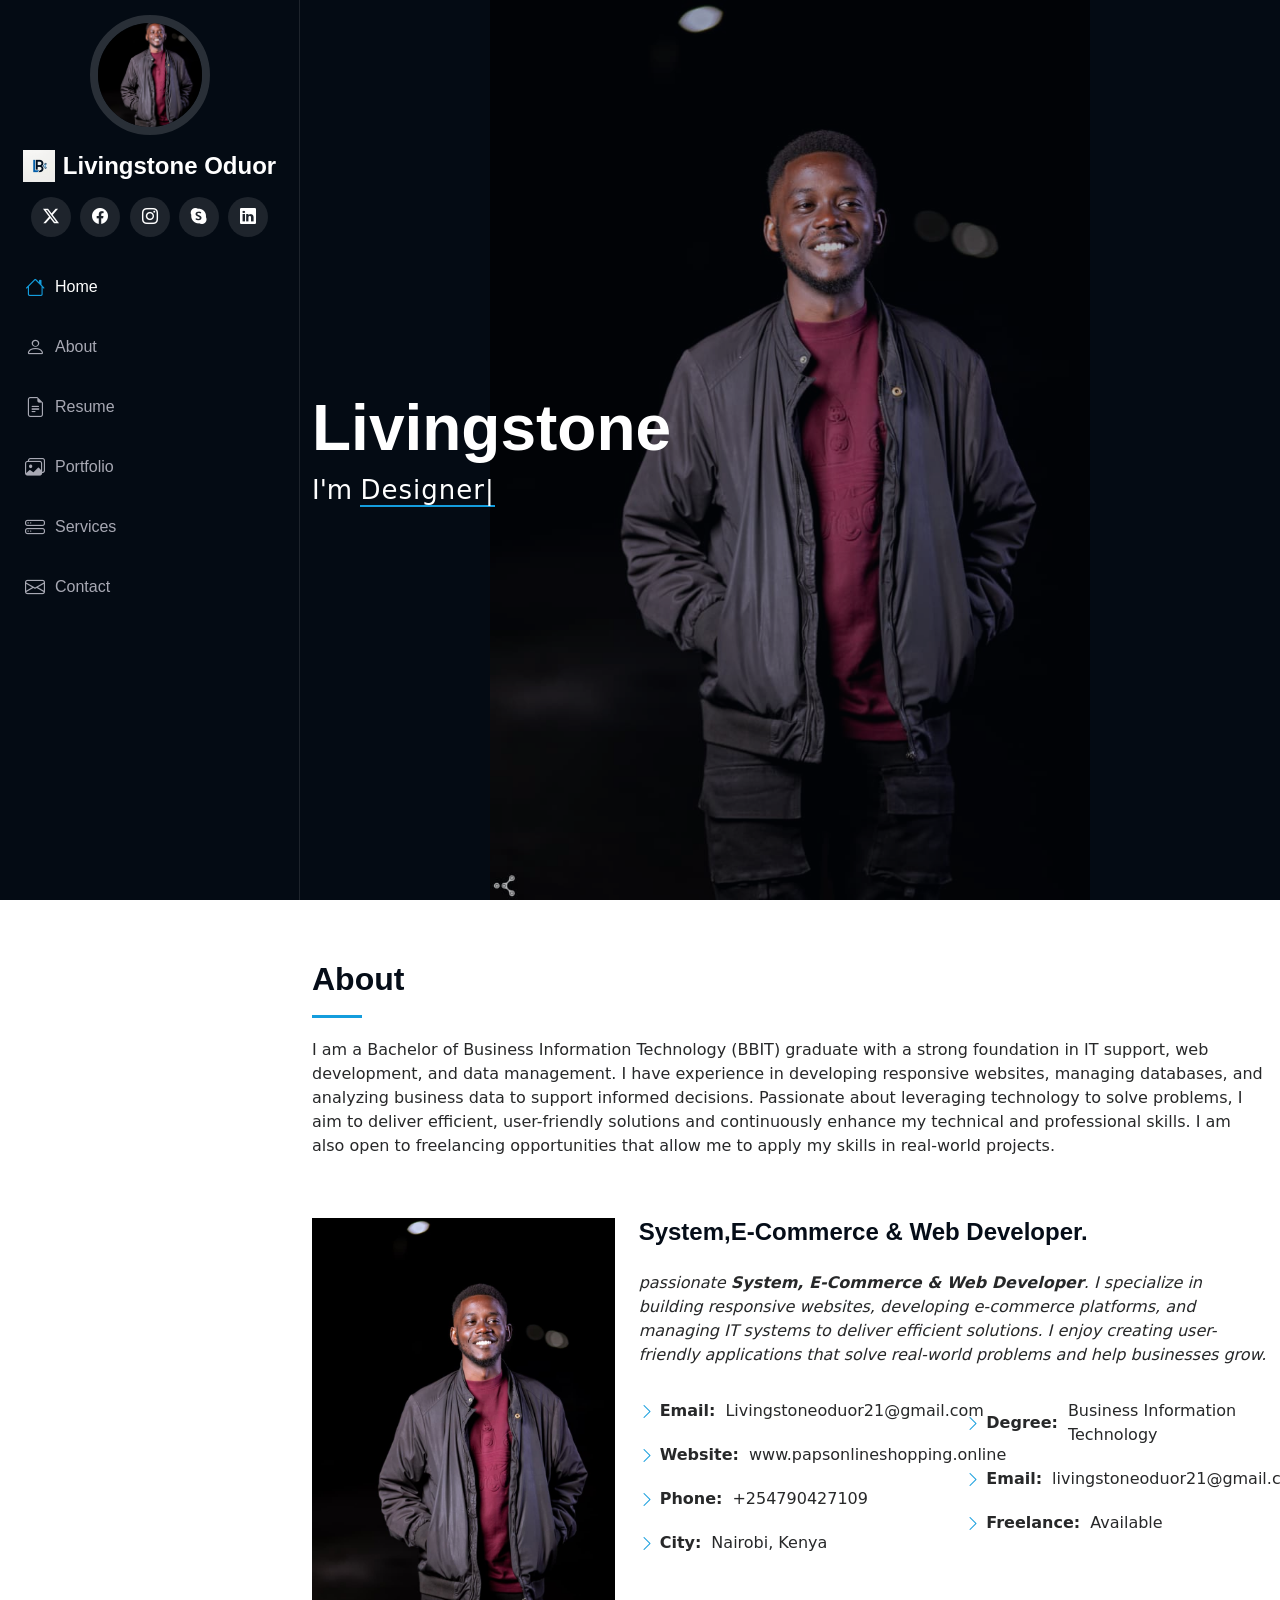
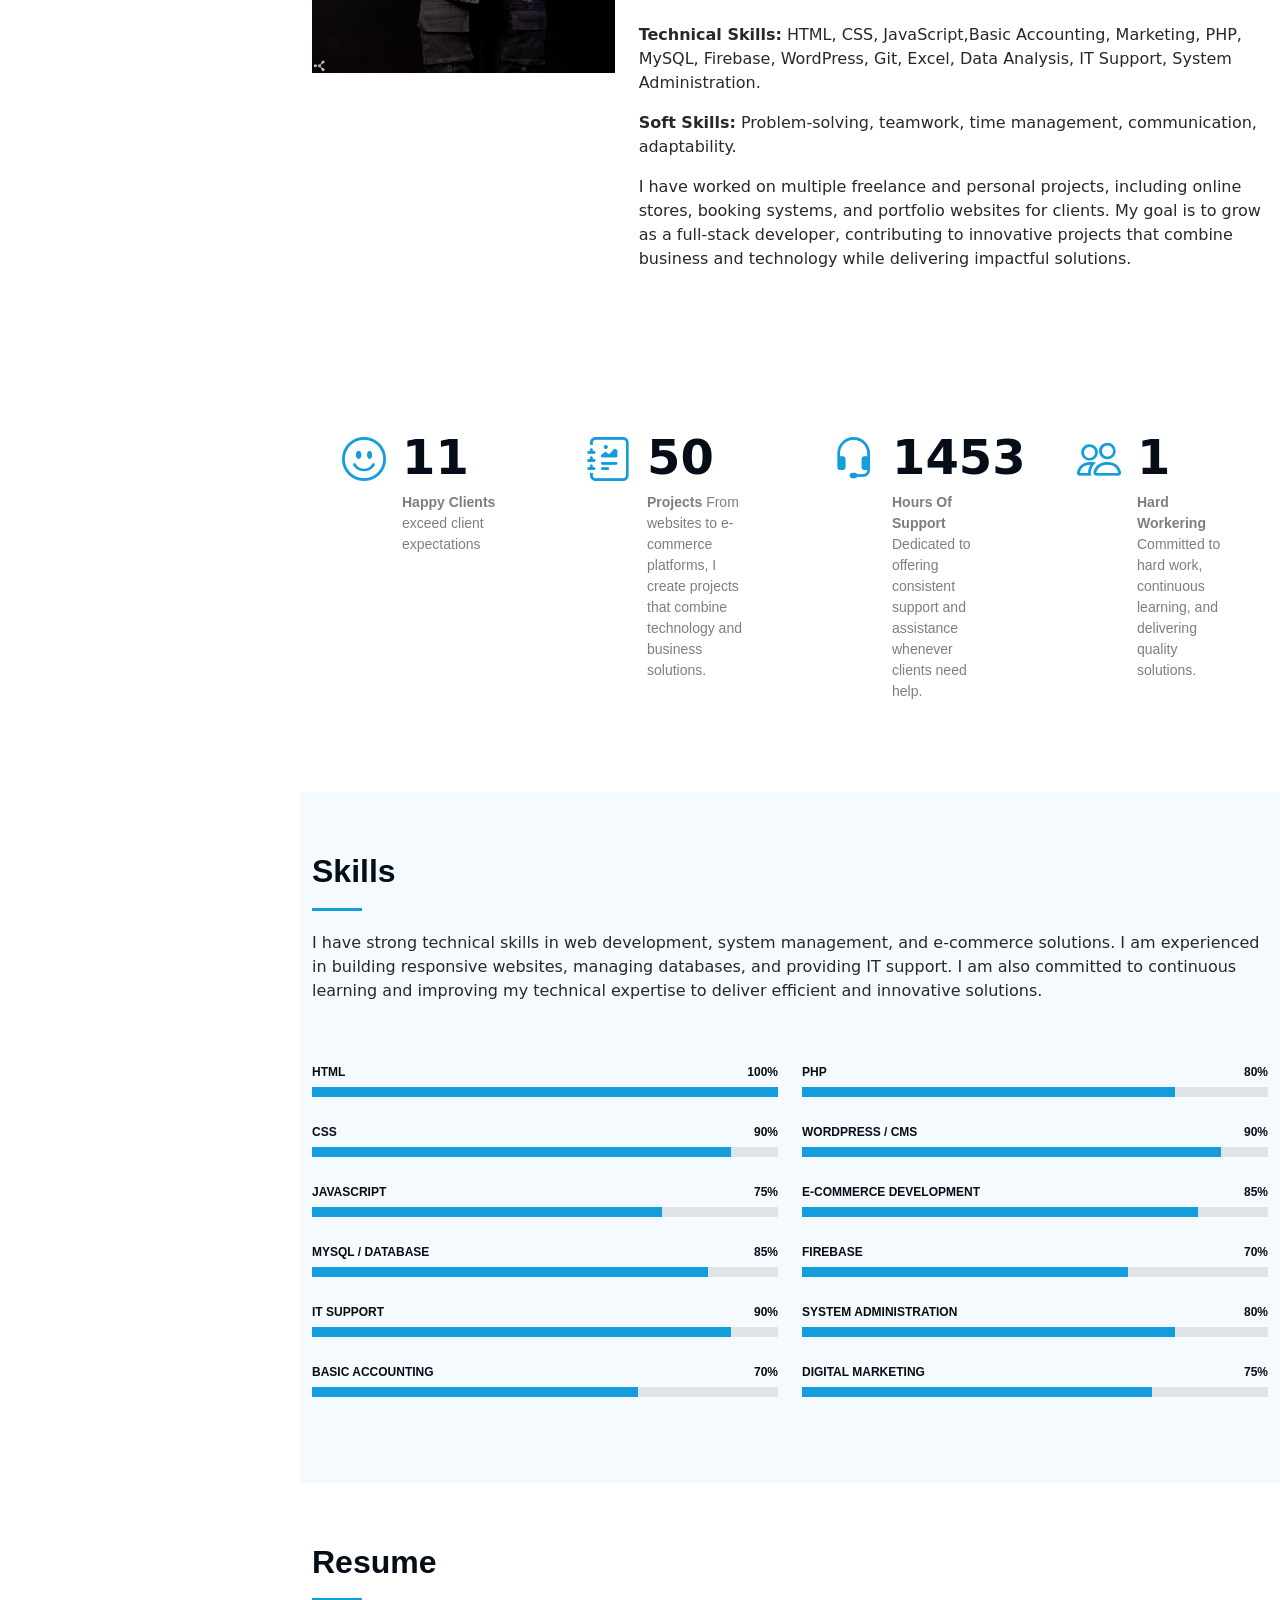
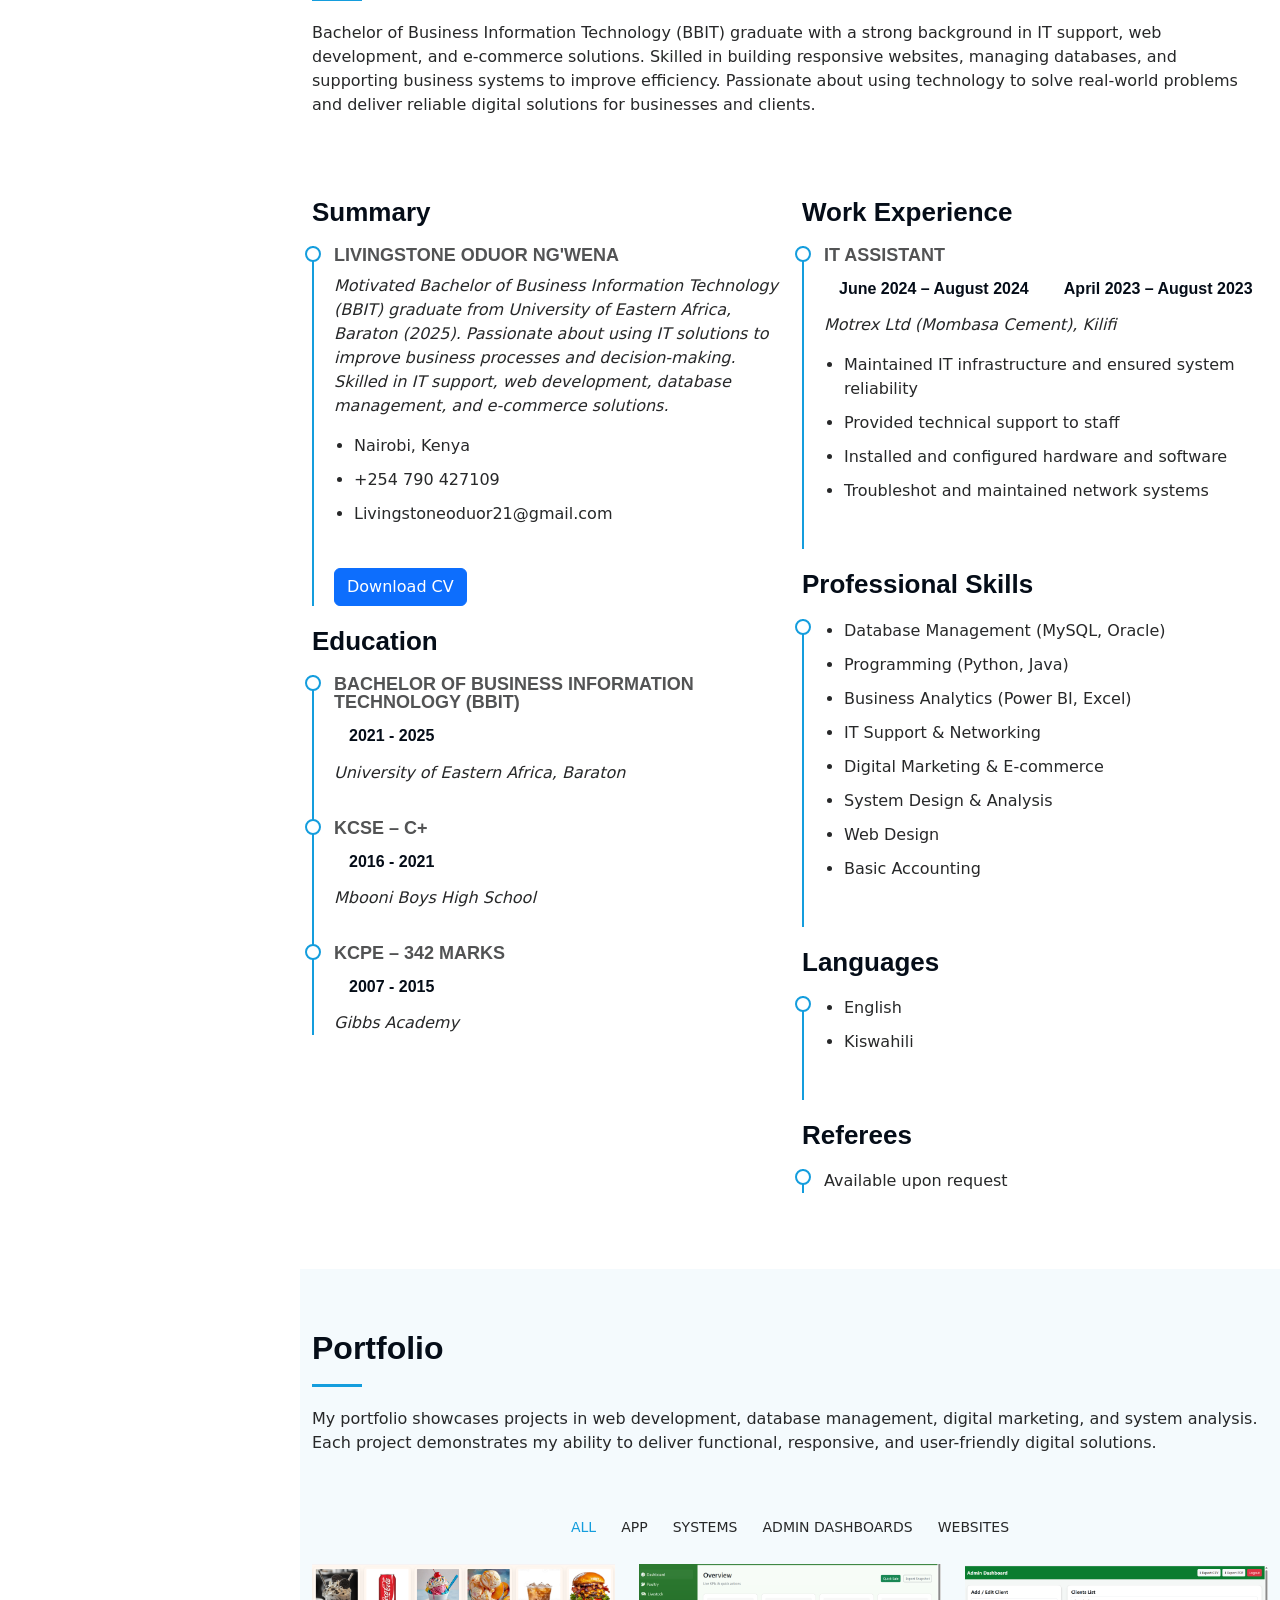
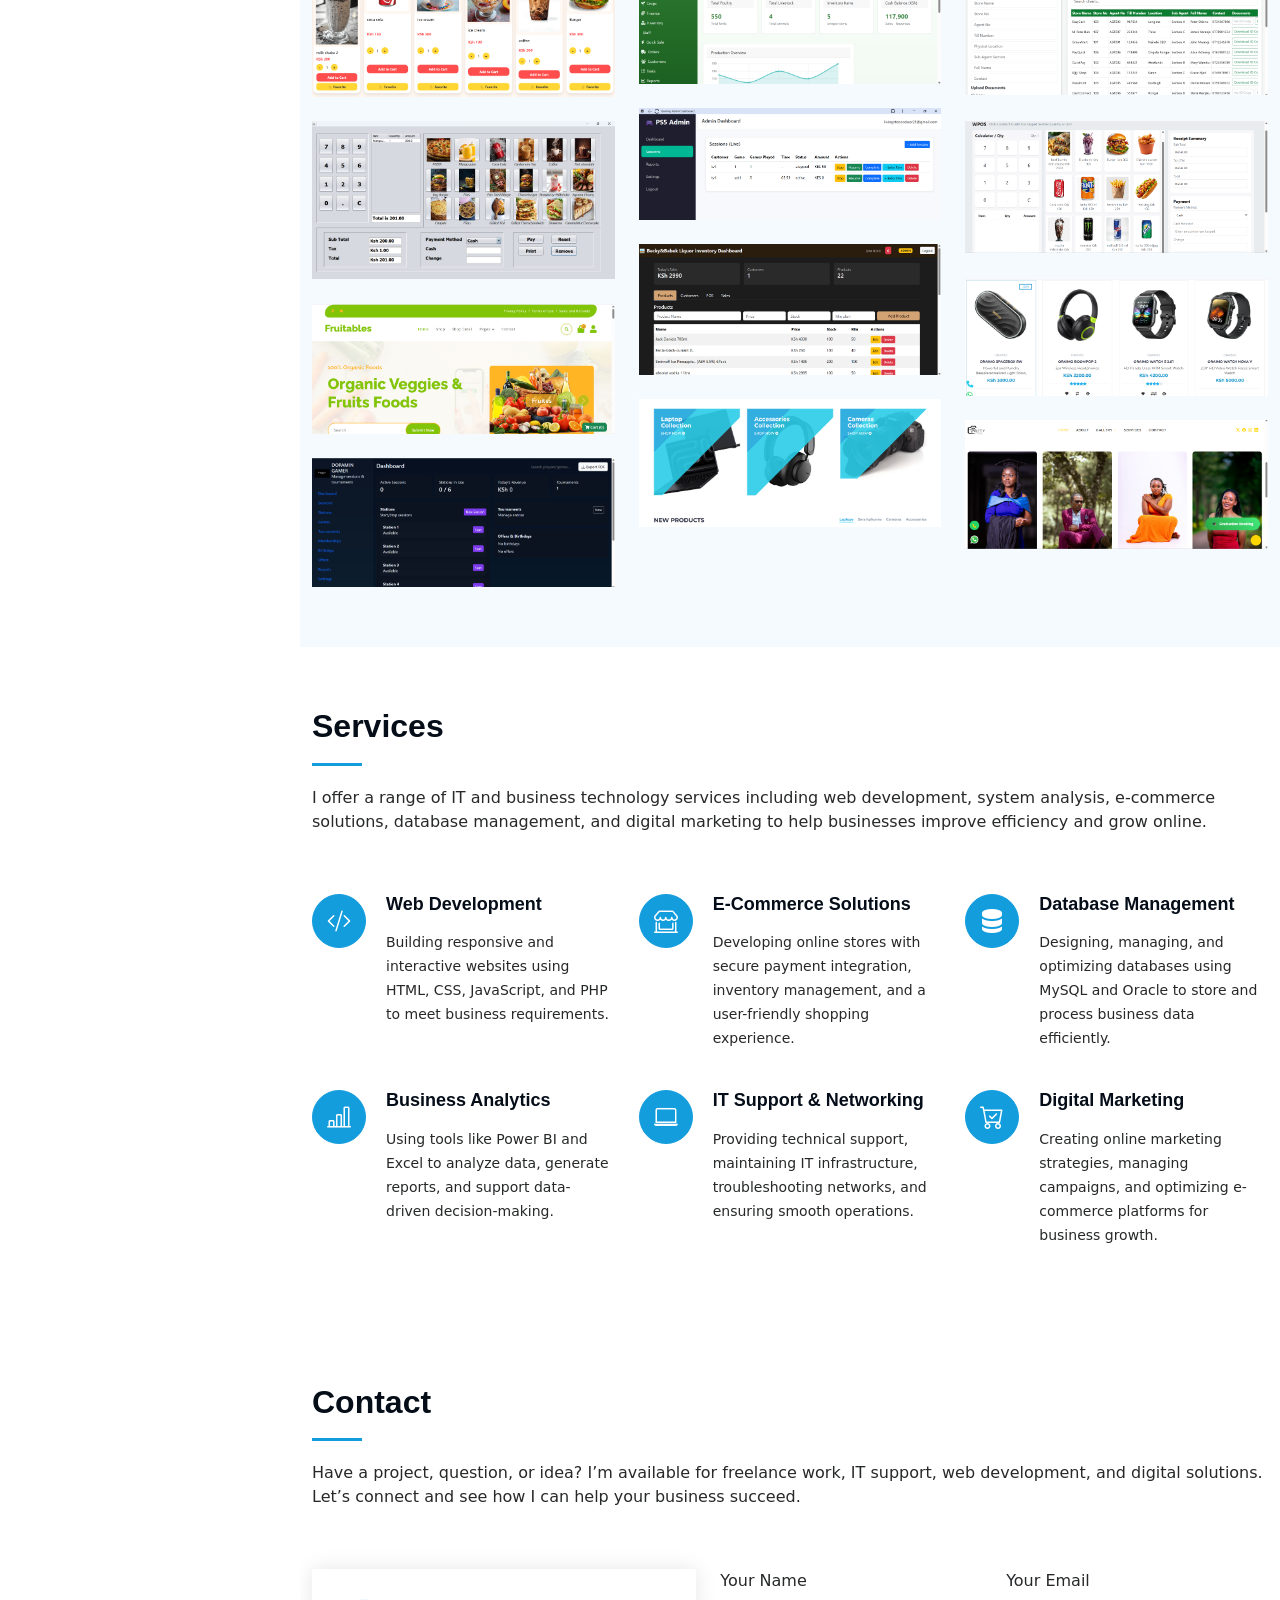
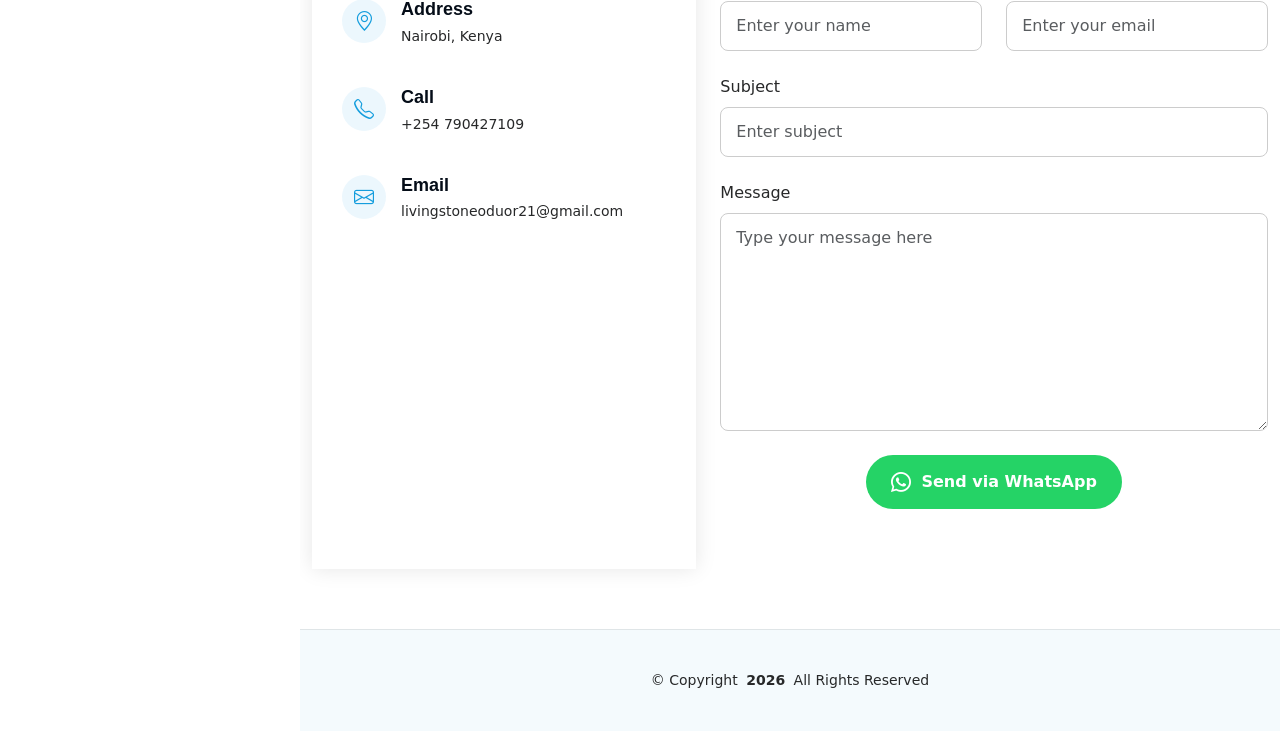
==== commit 5d334ad5: "Update index.html" ====
--- a/index.html
+++ b/index.html
@@ -60,22 +60,7 @@
         <li><a href="#resume"><i class="bi bi-file-earmark-text navicon"></i> Resume</a></li>
         <li><a href="#portfolio"><i class="bi bi-images navicon"></i> Portfolio</a></li>
         <li><a href="#services"><i class="bi bi-hdd-stack navicon"></i> Services</a></li>
-        <li class="dropdown"><a href="#"><i class="bi bi-menu-button navicon"></i> <span>Dropdown</span> <i class="bi bi-chevron-down toggle-dropdown"></i></a>
-          <ul>
-            <li><a href="#">Dropdown 1</a></li>
-            <li class="dropdown"><a href="#"><span>Deep Dropdown</span> <i class="bi bi-chevron-down toggle-dropdown"></i></a>
-              <ul>
-                <li><a href="#">Deep Dropdown 1</a></li>
-                <li><a href="#">Deep Dropdown 2</a></li>
-                <li><a href="#">Deep Dropdown 3</a></li>
-                <li><a href="#">Deep Dropdown 4</a></li>
-                <li><a href="#">Deep Dropdown 5</a></li>
-              </ul>
-            </li>
-            <li><a href="#">Dropdown 2</a></li>
-            <li><a href="#">Dropdown 3</a></li>
-            <li><a href="#">Dropdown 4</a></li>
-          </ul>
+       
         </li>
         <li><a href="#contact"><i class="bi bi-envelope navicon"></i> Contact</a></li>
       </ul>
@@ -855,4 +840,4 @@
 
 </body>
 
-</html>+</html>
--- a/assets/css/main.css
+++ b/assets/css/main.css
@@ -0,0 +1,1291 @@
+/**
+* Template Name: iPortfolio
+* Template URL: https://bootstrapmade.com/iportfolio-bootstrap-portfolio-websites-template/
+* Updated: Jun 29 2024 with Bootstrap v5.3.3
+* Author: BootstrapMade.com
+* License: https://bootstrapmade.com/license/
+*/
+
+/*--------------------------------------------------------------
+# Font & Color Variables
+# Help: https://bootstrapmade.com/color-system/
+--------------------------------------------------------------*/
+/* Fonts */
+:root {
+  --default-font: "Roboto",  system-ui, -apple-system, "Segoe UI", Roboto, "Helvetica Neue", Arial, "Noto Sans", "Liberation Sans", sans-serif, "Apple Color Emoji", "Segoe UI Emoji", "Segoe UI Symbol", "Noto Color Emoji";
+  --heading-font: "Raleway",  sans-serif;
+  --nav-font: "Poppins",  sans-serif;
+}
+
+/* Global Colors - The following color variables are used throughout the website. Updating them here will change the color scheme of the entire website */
+:root { 
+  --background-color: #ffffff; /* Background color for the entire website, including individual sections */
+  --default-color: #272829; /* Default color used for the majority of the text content across the entire website */
+  --heading-color: #050d18; /* Color for headings, subheadings and title throughout the website */
+  --accent-color: #149ddd; /* Accent color that represents your brand on the website. It's used for buttons, links, and other elements that need to stand out */
+  --surface-color: #ffffff; /* The surface color is used as a background of boxed elements within sections, such as cards, icon boxes, or other elements that require a visual separation from the global background. */
+  --contrast-color: #ffffff; /* Contrast color for text, ensuring readability against backgrounds of accent, heading, or default colors. */
+}
+
+/* Nav Menu Colors - The following color variables are used specifically for the navigation menu. They are separate from the global colors to allow for more customization options */
+:root {
+  --nav-color: #a8a9b4;  /* The default color of the main navmenu links */
+  --nav-hover-color: #ffffff; /* Applied to main navmenu links when they are hovered over or active */
+  --nav-mobile-background-color: #040b14; /* Used as the background color for mobile navigation menu */
+  --nav-dropdown-background-color: #040b14; /* Used as the background color for dropdown items that appear when hovering over primary navigation items */
+  --nav-dropdown-color: #a8a9b4; /* Used for navigation links of the dropdown items in the navigation menu. */
+  --nav-dropdown-hover-color: #ffffff; /* Similar to --nav-hover-color, this color is applied to dropdown navigation links when they are hovered over. */
+}
+
+/* Color Presets - These classes override global colors when applied to any section or element, providing reuse of the sam color scheme. */
+
+.light-background {
+  --background-color: #f4fafd;
+  --surface-color: #ffffff;
+}
+
+.dark-background {
+  --background-color: #040b14;
+  --default-color: #ffffff;
+  --heading-color: #ffffff;
+  --surface-color: #151f2b;
+  --contrast-color: #ffffff;
+}
+
+/* Smooth scroll */
+:root {
+  scroll-behavior: smooth;
+}
+
+/*--------------------------------------------------------------
+# General Styling & Shared Classes
+--------------------------------------------------------------*/
+body {
+  color: var(--default-color);
+  background-color: var(--background-color);
+  font-family: var(--default-font);
+}
+
+a {
+  color: var(--accent-color);
+  text-decoration: none;
+  transition: 0.3s;
+}
+
+a:hover {
+  color: color-mix(in srgb, var(--accent-color), transparent 25%);
+  text-decoration: none;
+}
+
+h1,
+h2,
+h3,
+h4,
+h5,
+h6 {
+  color: var(--heading-color);
+  font-family: var(--heading-font);
+}
+
+/* PHP Email Form Messages
+------------------------------*/
+.php-email-form .error-message {
+  display: none;
+  background: #df1529;
+  color: #ffffff;
+  text-align: left;
+  padding: 15px;
+  margin-bottom: 24px;
+  font-weight: 600;
+}
+
+.php-email-form .sent-message {
+  display: none;
+  color: #ffffff;
+  background: #059652;
+  text-align: center;
+  padding: 15px;
+  margin-bottom: 24px;
+  font-weight: 600;
+}
+
+.php-email-form .loading {
+  display: none;
+  background: var(--surface-color);
+  text-align: center;
+  padding: 15px;
+  margin-bottom: 24px;
+}
+
+.php-email-form .loading:before {
+  content: "";
+  display: inline-block;
+  border-radius: 50%;
+  width: 24px;
+  height: 24px;
+  margin: 0 10px -6px 0;
+  border: 3px solid var(--accent-color);
+  border-top-color: var(--surface-color);
+  animation: php-email-form-loading 1s linear infinite;
+}
+
+@keyframes php-email-form-loading {
+  0% {
+    transform: rotate(0deg);
+  }
+
+  100% {
+    transform: rotate(360deg);
+  }
+}
+
+/*--------------------------------------------------------------
+# Global Header
+--------------------------------------------------------------*/
+.header {
+  color: var(--default-color);
+  background-color: var(--background-color);
+  position: fixed;
+  top: 0;
+  left: 0;
+  bottom: 0;
+  padding: 0 15px;
+  width: 300px;
+  transition: all ease-in-out 0.3s;
+  overflow-y: auto;
+  z-index: 997;
+  border-right: 1px solid color-mix(in srgb, var(--default-color), transparent 90%);
+}
+
+/* Profile Image Updated */
+.header .profile-img img {
+  margin: 15px auto;
+  display: block;
+  width: 120px;                  /* Fixed width */
+  height: 120px;                 /* Match width for square frame */
+  border: 8px solid color-mix(in srgb, var(--default-color), transparent 85%);
+  border-radius: 50%;            /* Circular image */
+  object-fit: cover;             /* Scale & crop to fit perfectly */
+}
+
+/* Logo Section */
+.header .logo {
+  line-height: 1;
+  margin-bottom: 15px;
+}
+
+.header .logo img {
+  max-height: 32px;
+  margin-right: 8px;
+}
+
+.header .logo h1 {
+  font-size: 24px;
+  margin: 0;
+  font-weight: 700;
+  color: var(--heading-color);
+}
+
+/* Social Links */
+.header .social-links {
+  margin: 0 0 20px 0;
+}
+
+.header .social-links a {
+  font-size: 16px;
+  display: inline-flex;
+  align-items: center;
+  justify-content: center;
+  background: color-mix(in srgb, var(--default-color), transparent 90%);
+  color: var(--default-color);
+  margin: 0 2px;
+  border-radius: 50%;
+  text-align: center;
+  width: 40px;
+  height: 40px;
+  transition: 0.3s;
+}
+
+.header .social-links a:hover {
+  color: var(--contrast-color);
+  background: var(--accent-color);
+}
+
+/* Main & Footer Margin for Large Screens */
+@media (min-width: 1200px) {
+  .header~main,
+  .header~#footer {
+    margin-left: 300px;
+  }
+}
+
+/* Sidebar Hide for Smaller Screens */
+@media (max-width: 1199px) {
+  .header {
+    left: -100%;
+  }
+
+  /* Optional: Make profile image scale down on smaller screens */
+  .header .profile-img img {
+    width: 90px;
+    height: 90px;
+  }
+}
+
+.header.header-show {
+  left: 0;
+}
+
+/* Header Toggle Button */
+.header .header-toggle {
+  color: var(--contrast-color);
+  background-color: var(--accent-color);
+  font-size: 22px;
+  display: flex;
+  align-items: center;
+  justify-content: center;
+  width: 40px;
+  height: 40px;
+  border-radius: 50%;
+  cursor: pointer;
+  position: fixed;
+  top: 15px;
+  right: 15px;
+  z-index: 9999;
+  transition: background-color 0.3s;
+}
+
+.header .header-toggle:hover {
+  color: var(--contrast-color);
+  background-color: color-mix(in srgb, var(--accent-color) 90%, white 15%);
+}
+/*--------------------------------------------------------------
+# Navigation Menu
+--------------------------------------------------------------*/
+.mobile-nav-toggle {
+  display: none;
+}
+
+.navmenu {
+  padding: 0;
+  z-index: 9997;
+}
+
+.navmenu ul {
+  list-style: none;
+  padding: 0 0 20px 0;
+  margin: 0;
+}
+
+.navmenu a,
+.navmenu a:focus {
+  color: var(--nav-color);
+  padding: 15px 10px;
+  font-family: var(--nav-font);
+  font-size: 16px;
+  font-weight: 400;
+  display: flex;
+  align-items: center;
+  white-space: nowrap;
+  transition: 0.3s;
+  width: 100%;
+}
+
+.navmenu a .navicon,
+.navmenu a:focus .navicon {
+  font-size: 20px;
+  margin-right: 10px;
+}
+
+.navmenu a .toggle-dropdown,
+.navmenu a:focus .toggle-dropdown {
+  font-size: 12px;
+  line-height: 0;
+  margin-left: auto;
+  width: 30px;
+  height: 30px;
+  display: flex;
+  align-items: center;
+  justify-content: center;
+  border-radius: 50%;
+  transition: 0.3s;
+  flex-shrink: 0;
+  background-color: color-mix(in srgb, var(--accent-color), transparent 90%);
+}
+
+.navmenu a .toggle-dropdown:hover,
+.navmenu a:focus .toggle-dropdown:hover {
+  background-color: var(--accent-color);
+  color: var(--contrast-color);
+}
+
+.navmenu a:hover,
+.navmenu .active,
+.navmenu .active:focus {
+  color: var(--nav-hover-color);
+}
+
+.navmenu a:hover .navicon,
+.navmenu .active .navicon,
+.navmenu .active:focus .navicon {
+  color: var(--accent-color);
+}
+
+.navmenu .active .toggle-dropdown,
+.navmenu .active:focus .toggle-dropdown {
+  background-color: var(--accent-color);
+  color: var(--contrast-color);
+  transform: rotate(180deg);
+}
+
+.navmenu .dropdown {
+  display: block;
+}
+
+.navmenu .dropdown a,
+.navmenu .dropdown a:focus {
+  color: --nav-dropdown-color;
+}
+
+.navmenu .dropdown a:hover,
+.navmenu .dropdown .active,
+.navmenu .dropdown .active:focus {
+  color: var(--nav-dropdown-hover-color);
+}
+
+.navmenu .dropdown ul {
+  position: static;
+  display: none;
+  z-index: 99;
+  padding: 5px 10px;
+  margin: 5px 10px;
+  background-color: var(--nav-dropdown-background-color);
+  border: 1px solid color-mix(in srgb, var(--default-color), transparent 90%);
+  box-shadow: none;
+  transition: all 0.5s ease-in-out;
+}
+
+.navmenu .dropdown ul ul {
+  background-color: rgba(33, 37, 41, 0.1);
+}
+
+.navmenu .dropdown>.dropdown-active {
+  display: block;
+  background-color: rgba(33, 37, 41, 0.03);
+}
+
+/*--------------------------------------------------------------
+# Global Footer
+--------------------------------------------------------------*/
+.footer {
+  color: var(--default-color);
+  background-color: var(--background-color);
+  font-size: 14px;
+  padding: 40px 0;
+  position: relative;
+  border-top: 1px solid color-mix(in srgb, var(--default-color), transparent 90%);
+}
+
+.footer .copyright p {
+  margin-bottom: 0;
+}
+
+.footer .credits {
+  margin-top: 4px;
+  font-size: 13px;
+  text-align: center;
+}
+
+/*--------------------------------------------------------------
+# Preloader
+--------------------------------------------------------------*/
+#preloader {
+  position: fixed;
+  inset: 0;
+  z-index: 999999;
+  overflow: hidden;
+  background: var(--background-color);
+  transition: all 0.6s ease-out;
+}
+
+#preloader:before {
+  content: "";
+  position: fixed;
+  top: calc(50% - 30px);
+  left: calc(50% - 30px);
+  border: 6px solid #ffffff;
+  border-color: var(--accent-color) transparent var(--accent-color) transparent;
+  border-radius: 50%;
+  width: 60px;
+  height: 60px;
+  animation: animate-preloader 1.5s linear infinite;
+}
+
+@keyframes animate-preloader {
+  0% {
+    transform: rotate(0deg);
+  }
+
+  100% {
+    transform: rotate(360deg);
+  }
+}
+
+/*--------------------------------------------------------------
+# Scroll Top Button
+--------------------------------------------------------------*/
+.scroll-top {
+  position: fixed;
+  visibility: hidden;
+  opacity: 0;
+  right: 15px;
+  bottom: -15px;
+  z-index: 99999;
+  background-color: var(--accent-color);
+  width: 44px;
+  height: 44px;
+  border-radius: 50px;
+  transition: all 0.4s;
+}
+
+.scroll-top i {
+  font-size: 24px;
+  color: var(--contrast-color);
+  line-height: 0;
+}
+
+.scroll-top:hover {
+  background-color: color-mix(in srgb, var(--accent-color), transparent 20%);
+  color: var(--contrast-color);
+}
+
+.scroll-top.active {
+  visibility: visible;
+  opacity: 1;
+  bottom: 15px;
+}
+
+/*--------------------------------------------------------------
+# Disable aos animation delay on mobile devices
+--------------------------------------------------------------*/
+@media screen and (max-width: 768px) {
+  [data-aos-delay] {
+    transition-delay: 0 !important;
+  }
+}
+
+/*--------------------------------------------------------------
+# Global Page Titles & Breadcrumbs
+--------------------------------------------------------------*/
+.page-title {
+  color: var(--default-color);
+  background-color: var(--background-color);
+  padding: 25px 0;
+  position: relative;
+}
+
+.page-title h1 {
+  font-size: 24px;
+  font-weight: 700;
+}
+
+.page-title .breadcrumbs ol {
+  display: flex;
+  flex-wrap: wrap;
+  list-style: none;
+  padding: 0;
+  margin: 0;
+  font-size: 14px;
+  font-weight: 400;
+}
+
+.page-title .breadcrumbs ol li+li {
+  padding-left: 10px;
+}
+
+.page-title .breadcrumbs ol li+li::before {
+  content: "/";
+  display: inline-block;
+  padding-right: 10px;
+  color: color-mix(in srgb, var(--default-color), transparent 70%);
+}
+
+/*--------------------------------------------------------------
+# Global Sections
+--------------------------------------------------------------*/
+section,
+.section {
+  color: var(--default-color);
+  background-color: var(--background-color);
+  padding: 60px 0;
+  overflow: clip;
+}
+
+/*--------------------------------------------------------------
+# Global Section Titles
+--------------------------------------------------------------*/
+.section-title {
+  padding-bottom: 60px;
+  position: relative;
+}
+
+.section-title h2 {
+  font-size: 32px;
+  font-weight: 700;
+  margin-bottom: 20px;
+  padding-bottom: 20px;
+  position: relative;
+}
+
+.section-title h2:after {
+  content: "";
+  position: absolute;
+  display: block;
+  width: 50px;
+  height: 3px;
+  background: var(--accent-color);
+  left: 0;
+  bottom: 0;
+}
+
+.section-title p {
+  margin-bottom: 0;
+}
+
+/*--------------------------------------------------------------
+# Hero Section
+--------------------------------------------------------------*/
+.hero {
+  width: 100%;
+  min-height: 100vh;
+  position: relative;
+  padding: 80px 0;
+  display: flex;
+  align-items: center;
+  justify-content: center;
+  overflow: hidden; /* ensures nothing spills outside */
+  background-color: var(--background-color); /* fills empty space */
+}
+
+.hero img {
+  position: absolute;
+  inset: 0;
+  display: block;
+  width: 100%;
+  height: 100%;
+  object-fit: contain;       /* entire image visible, no crop */
+  object-position: center;   /* centers the image */
+  z-index: 1;
+  background-color: var(--background-color); /* behind empty space */
+}
+
+.hero:before {
+  content: "";
+  background: color-mix(in srgb, var(--background-color), transparent 70%);
+  position: absolute;
+  inset: 0;
+  z-index: 2;
+}
+
+.hero .container {
+  position: relative;
+  z-index: 3;
+}
+
+.hero h2 {
+  margin: 0;
+  font-size: 64px;
+  font-weight: 700;
+}
+
+.hero p {
+  margin: 5px 0 0 0;
+  font-size: 26px;
+}
+
+.hero p span {
+  letter-spacing: 1px;
+  border-bottom: 2px solid var(--accent-color);
+}
+
+.hero .social-links {
+  margin-top: 25px;
+}
+
+.hero .social-links a {
+  font-size: 24px;
+  display: inline-block;
+  color: color-mix(in srgb, var(--default-color), transparent 50%);
+  line-height: 1;
+  margin-right: 20px;
+  transition: 0.3s;
+}
+
+.hero .social-links a:hover {
+  color: var(--accent-color);
+}
+
+@media (max-width: 768px) {
+  .hero h2 {
+    font-size: 32px;
+  }
+
+  .hero p {
+    font-size: 20px;
+  }
+}
+/*--------------------------------------------------------------
+# About Section
+--------------------------------------------------------------*/
+.about .content h2 {
+  font-weight: 700;
+  font-size: 24px;
+}
+
+.about .content ul {
+  list-style: none;
+  padding: 0;
+}
+
+.about .content ul li {
+  margin-bottom: 20px;
+  display: flex;
+  align-items: center;
+}
+
+.about .content ul strong {
+  margin-right: 10px;
+}
+
+.about .content ul i {
+  font-size: 16px;
+  margin-right: 5px;
+  color: var(--accent-color);
+  line-height: 0;
+}
+
+/*--------------------------------------------------------------
+# Stats Section
+--------------------------------------------------------------*/
+.stats .stats-item {
+  padding: 30px;
+  width: 100%;
+}
+
+.stats .stats-item i {
+  color: var(--accent-color);
+  display: block;
+  font-size: 44px;
+  float: left;
+  line-height: 0;
+}
+
+.stats .stats-item .purecounter {
+  color: var(--heading-color);
+  font-size: 48px;
+  line-height: 40px;
+  display: block;
+  font-weight: 700;
+  margin-left: 60px;
+}
+
+.stats .stats-item p {
+  color: color-mix(in srgb, var(--default-color), transparent 40%);
+  padding: 15px 0 0 0;
+  margin: 0 0 0 60px;
+  font-family: var(--heading-font);
+  font-size: 14px;
+}
+
+/*--------------------------------------------------------------
+# Skills Section
+--------------------------------------------------------------*/
+.skills .progress {
+  height: 60px;
+  display: block;
+  background: none;
+  border-radius: 0;
+}
+
+.skills .progress .skill {
+  color: var(--heading-color);
+  padding: 0;
+  margin: 0 0 6px 0;
+  text-transform: uppercase;
+  display: block;
+  font-weight: 600;
+  font-family: var(--heading-font);
+}
+
+.skills .progress .skill .val {
+  float: right;
+  font-style: normal;
+}
+
+.skills .progress-bar-wrap {
+  background: color-mix(in srgb, var(--default-color), transparent 90%);
+  height: 10px;
+}
+
+.skills .progress-bar {
+  width: 1px;
+  height: 10px;
+  transition: 0.9s;
+  background-color: var(--accent-color);
+}
+
+/*--------------------------------------------------------------
+# Resume Section
+--------------------------------------------------------------*/
+.resume .resume-title {
+  color: var(--heading-color);
+  font-size: 26px;
+  font-weight: 700;
+  margin-top: 20px;
+  margin-bottom: 20px;
+}
+
+.resume .resume-item {
+  padding: 0 0 20px 20px;
+  margin-top: -2px;
+  border-left: 2px solid var(--accent-color);
+  position: relative;
+}
+
+.resume .resume-item h4 {
+  line-height: 18px;
+  font-size: 18px;
+  font-weight: 600;
+  text-transform: uppercase;
+  color: color-mix(in srgb, var(--default-color), transparent 20%);
+  margin-bottom: 10px;
+}
+
+.resume .resume-item h5 {
+  font-size: 16px;
+  padding: 5px 15px;
+  display: inline-block;
+  font-weight: 600;
+  margin-bottom: 10px;
+}
+
+.resume .resume-item ul {
+  padding-left: 20px;
+}
+
+.resume .resume-item ul li {
+  padding-bottom: 10px;
+}
+
+.resume .resume-item:last-child {
+  padding-bottom: 0;
+}
+
+.resume .resume-item::before {
+  content: "";
+  position: absolute;
+  width: 16px;
+  height: 16px;
+  border-radius: 50px;
+  left: -9px;
+  top: 0;
+  background: var(--background-color);
+  border: 2px solid var(--accent-color);
+}
+
+/*--------------------------------------------------------------
+# Portfolio Section
+--------------------------------------------------------------*/
+.portfolio .portfolio-filters {
+  padding: 0;
+  margin: 0 auto 20px auto;
+  list-style: none;
+  text-align: center;
+}
+
+.portfolio .portfolio-filters li {
+  cursor: pointer;
+  display: inline-block;
+  padding: 0;
+  font-size: 14px;
+  font-weight: 400;
+  margin: 0 10px;
+  line-height: 1;
+  text-transform: uppercase;
+  margin-bottom: 10px;
+  transition: all 0.3s ease-in-out;
+}
+
+.portfolio .portfolio-filters li:hover,
+.portfolio .portfolio-filters li.filter-active {
+  color: var(--accent-color);
+}
+
+.portfolio .portfolio-filters li:first-child {
+  margin-left: 0;
+}
+
+.portfolio .portfolio-filters li:last-child {
+  margin-right: 0;
+}
+
+@media (max-width: 575px) {
+  .portfolio .portfolio-filters li {
+    font-size: 14px;
+    margin: 0 5px;
+  }
+}
+
+.portfolio .portfolio-content {
+  position: relative;
+  overflow: hidden;
+}
+
+.portfolio .portfolio-content img {
+  transition: 0.3s;
+}
+
+.portfolio .portfolio-content .portfolio-info {
+  opacity: 0;
+  position: absolute;
+  inset: 0;
+  z-index: 3;
+  transition: all ease-in-out 0.3s;
+  background: rgba(0, 0, 0, 0.6);
+  padding: 15px;
+}
+
+.portfolio .portfolio-content .portfolio-info h4 {
+  font-size: 14px;
+  padding: 5px 10px;
+  font-weight: 400;
+  color: #ffffff;
+  display: inline-block;
+  background-color: var(--accent-color);
+}
+
+.portfolio .portfolio-content .portfolio-info p {
+  position: absolute;
+  bottom: 10px;
+  text-align: center;
+  display: inline-block;
+  left: 0;
+  right: 0;
+  font-size: 16px;
+  font-weight: 600;
+  color: rgba(255, 255, 255, 0.8);
+}
+
+.portfolio .portfolio-content .portfolio-info .preview-link,
+.portfolio .portfolio-content .portfolio-info .details-link {
+  position: absolute;
+  left: calc(50% - 40px);
+  font-size: 26px;
+  top: calc(50% - 14px);
+  color: #fff;
+  transition: 0.3s;
+  line-height: 1.2;
+}
+
+.portfolio .portfolio-content .portfolio-info .preview-link:hover,
+.portfolio .portfolio-content .portfolio-info .details-link:hover {
+  color: var(--accent-color);
+}
+
+.portfolio .portfolio-content .portfolio-info .details-link {
+  left: 50%;
+  font-size: 34px;
+  line-height: 0;
+}
+
+.portfolio .portfolio-content:hover .portfolio-info {
+  opacity: 1;
+}
+
+.portfolio .portfolio-content:hover img {
+  transform: scale(1.1);
+}
+
+/*--------------------------------------------------------------
+# Services Section
+--------------------------------------------------------------*/
+.services .service-item {
+  position: relative;
+}
+
+.services .service-item .icon {
+  background: var(--accent-color);
+  display: flex;
+  align-items: center;
+  justify-content: center;
+  width: 54px;
+  height: 54px;
+  border-radius: 50%;
+  transition: 0.5s;
+  border: 1px solid var(--accent-color);
+  margin-right: 20px;
+}
+
+.services .service-item .icon i {
+  color: var(--contrast-color);
+  font-size: 24px;
+  line-height: 0;
+}
+
+.services .service-item:hover .icon {
+  background: var(--surface-color);
+}
+
+.services .service-item:hover .icon i {
+  color: var(--accent-color);
+}
+
+.services .service-item .title {
+  font-weight: 700;
+  margin-bottom: 15px;
+  font-size: 18px;
+}
+
+.services .service-item .title a {
+  color: var(--heading-color);
+}
+
+.services .service-item .title a:hover {
+  color: var(--accent-color);
+}
+
+.services .service-item .description {
+  line-height: 24px;
+  font-size: 14px;
+}
+
+/*--------------------------------------------------------------
+# Testimonials Section
+--------------------------------------------------------------*/
+.testimonials .testimonials-carousel,
+.testimonials .testimonials-slider {
+  overflow: hidden;
+}
+
+.testimonials .testimonial-item {
+  box-sizing: content-box;
+  text-align: center;
+  min-height: 320px;
+}
+
+.testimonials .testimonial-item .testimonial-img {
+  width: 90px;
+  border-radius: 50%;
+  margin: 0 auto;
+}
+
+.testimonials .testimonial-item h3 {
+  font-size: 18px;
+  font-weight: bold;
+  margin: 10px 0 5px 0;
+}
+
+.testimonials .testimonial-item h4 {
+  font-size: 14px;
+  color: color-mix(in srgb, var(--default-color), transparent 20%);
+  margin: 0;
+}
+
+.testimonials .testimonial-item .quote-icon-left,
+.testimonials .testimonial-item .quote-icon-right {
+  color: color-mix(in srgb, var(--accent-color), transparent 40%);
+  font-size: 26px;
+  line-height: 0;
+}
+
+.testimonials .testimonial-item .quote-icon-left {
+  display: inline-block;
+  left: -5px;
+  position: relative;
+}
+
+.testimonials .testimonial-item .quote-icon-right {
+  display: inline-block;
+  right: -5px;
+  position: relative;
+  top: 10px;
+  transform: scale(-1, -1);
+}
+
+.testimonials .testimonial-item p {
+  font-style: italic;
+  margin: 0 15px 15px 15px;
+  padding: 20px;
+  background-color: var(--surface-color);
+  position: relative;
+  margin-bottom: 35px;
+  border-radius: 6px;
+  box-shadow: 0px 2px 15px rgba(0, 0, 0, 0.1);
+}
+
+.testimonials .testimonial-item p::after {
+  content: "";
+  width: 0;
+  height: 0;
+  border-top: 20px solid var(--surface-color);
+  border-right: 20px solid transparent;
+  border-left: 20px solid transparent;
+  position: absolute;
+  bottom: -20px;
+  left: calc(50% - 20px);
+}
+
+.testimonials .swiper-wrapper {
+  height: auto;
+}
+
+.testimonials .swiper-pagination {
+  margin-top: 40px;
+  position: relative;
+}
+
+.testimonials .swiper-pagination .swiper-pagination-bullet {
+  width: 12px;
+  height: 12px;
+  background-color: var(--background-color);
+  opacity: 1;
+  border: 1px solid var(--accent-color);
+}
+
+.testimonials .swiper-pagination .swiper-pagination-bullet-active {
+  background-color: var(--accent-color);
+}
+
+/*--------------------------------------------------------------
+# Contact Section
+--------------------------------------------------------------*/
+.contact .info-wrap {
+  background-color: var(--surface-color);
+  box-shadow: 0px 0px 20px rgba(0, 0, 0, 0.1);
+  padding: 30px;
+}
+
+@media (max-width: 575px) {
+  .contact .info-wrap {
+    padding: 20px;
+  }
+}
+
+.contact .info-item {
+  margin-bottom: 40px;
+}
+
+.contact .info-item i {
+  font-size: 20px;
+  color: var(--accent-color);
+  background: color-mix(in srgb, var(--accent-color), transparent 92%);
+  width: 44px;
+  height: 44px;
+  display: flex;
+  justify-content: center;
+  align-items: center;
+  border-radius: 50px;
+  transition: all 0.3s ease-in-out;
+  margin-right: 15px;
+}
+
+.contact .info-item h3 {
+  padding: 0;
+  font-size: 18px;
+  font-weight: 700;
+  margin-bottom: 5px;
+}
+
+.contact .info-item p {
+  padding: 0;
+  margin-bottom: 0;
+  font-size: 14px;
+}
+
+.contact .info-item:hover i {
+  background: var(--accent-color);
+  color: var(--contrast-color);
+}
+
+.contact .php-email-form {
+  background-color: var(--surface-color);
+  height: 100%;
+  padding: 30px;
+  box-shadow: 0px 0px 20px rgba(0, 0, 0, 0.1);
+}
+
+@media (max-width: 575px) {
+  .contact .php-email-form {
+    padding: 20px;
+  }
+}
+
+.contact .php-email-form input[type=text],
+.contact .php-email-form input[type=email],
+.contact .php-email-form textarea {
+  font-size: 14px;
+  padding: 10px 15px;
+  box-shadow: none;
+  border-radius: 0;
+  color: var(--default-color);
+  background-color: var(--surface-color);
+  border-color: color-mix(in srgb, var(--default-color), transparent 80%);
+}
+
+.contact .php-email-form input[type=text]:focus,
+.contact .php-email-form input[type=email]:focus,
+.contact .php-email-form textarea:focus {
+  border-color: var(--accent-color);
+}
+
+.contact .php-email-form input[type=text]::placeholder,
+.contact .php-email-form input[type=email]::placeholder,
+.contact .php-email-form textarea::placeholder {
+  color: color-mix(in srgb, var(--default-color), transparent 70%);
+}
+
+.contact .php-email-form button[type=submit] {
+  color: var(--contrast-color);
+  background: var(--accent-color);
+  border: 0;
+  padding: 10px 30px;
+  transition: 0.4s;
+  border-radius: 50px;
+}
+
+.contact .php-email-form button[type=submit]:hover {
+  background: color-mix(in srgb, var(--accent-color), transparent 25%);
+}
+
+/*--------------------------------------------------------------
+# Portfolio Details Section
+--------------------------------------------------------------*/
+.portfolio-details .portfolio-details-slider img {
+  width: 100%;
+}
+
+.portfolio-details .portfolio-details-slider .swiper-pagination {
+  margin-top: 20px;
+  position: relative;
+}
+
+.portfolio-details .portfolio-details-slider .swiper-pagination .swiper-pagination-bullet {
+  width: 12px;
+  height: 12px;
+  background-color: color-mix(in srgb, var(--default-color), transparent 85%);
+  opacity: 1;
+}
+
+.portfolio-details .portfolio-details-slider .swiper-pagination .swiper-pagination-bullet-active {
+  background-color: var(--accent-color);
+}
+
+.portfolio-details .portfolio-info {
+  padding: 30px;
+  box-shadow: 0px 0 30px rgba(0, 0, 0, 0.1);
+}
+
+.portfolio-details .portfolio-info h3 {
+  font-size: 22px;
+  font-weight: 700;
+  margin-bottom: 20px;
+  padding-bottom: 20px;
+  border-bottom: 1px solid color-mix(in srgb, var(--default-color), transparent 85%);
+}
+
+.portfolio-details .portfolio-info ul {
+  list-style: none;
+  padding: 0;
+  font-size: 15px;
+}
+
+.portfolio-details .portfolio-info ul li+li {
+  margin-top: 10px;
+}
+
+.portfolio-details .portfolio-description {
+  padding-top: 30px;
+}
+
+.portfolio-details .portfolio-description h2 {
+  font-size: 26px;
+  font-weight: 700;
+  margin-bottom: 20px;
+}
+
+.portfolio-details .portfolio-description p {
+  padding: 0;
+  color: color-mix(in srgb, var(--default-color), transparent 30%);
+}
+
+/*--------------------------------------------------------------
+# Service Details Section
+--------------------------------------------------------------*/
+.service-details .services-list {
+  padding: 10px 30px;
+  border: 1px solid color-mix(in srgb, var(--default-color), transparent 90%);
+  margin-bottom: 20px;
+}
+
+.service-details .services-list a {
+  display: block;
+  line-height: 1;
+  padding: 8px 0 8px 15px;
+  border-left: 3px solid color-mix(in srgb, var(--default-color), transparent 70%);
+  margin: 20px 0;
+  color: color-mix(in srgb, var(--default-color), transparent 20%);
+  transition: 0.3s;
+}
+
+.service-details .services-list a.active {
+  color: var(--heading-color);
+  font-weight: 700;
+  border-color: var(--accent-color);
+}
+
+.service-details .services-list a:hover {
+  border-color: var(--accent-color);
+}
+
+.service-details .services-img {
+  margin-bottom: 20px;
+}
+
+.service-details h3 {
+  font-size: 26px;
+  font-weight: 700;
+}
+
+.service-details h4 {
+  font-size: 20px;
+  font-weight: 700;
+}
+
+.service-details p {
+  font-size: 15px;
+}
+
+.service-details ul {
+  list-style: none;
+  padding: 0;
+  font-size: 15px;
+}
+
+.service-details ul li {
+  padding: 5px 0;
+  display: flex;
+  align-items: center;
+}
+
+.service-details ul i {
+  font-size: 20px;
+  margin-right: 8px;
+  color: var(--accent-color);
+}
+
+/*--------------------------------------------------------------
+# Starter Section Section
+--------------------------------------------------------------*/
+.starter-section {
+  /* Add your styles here */
+}
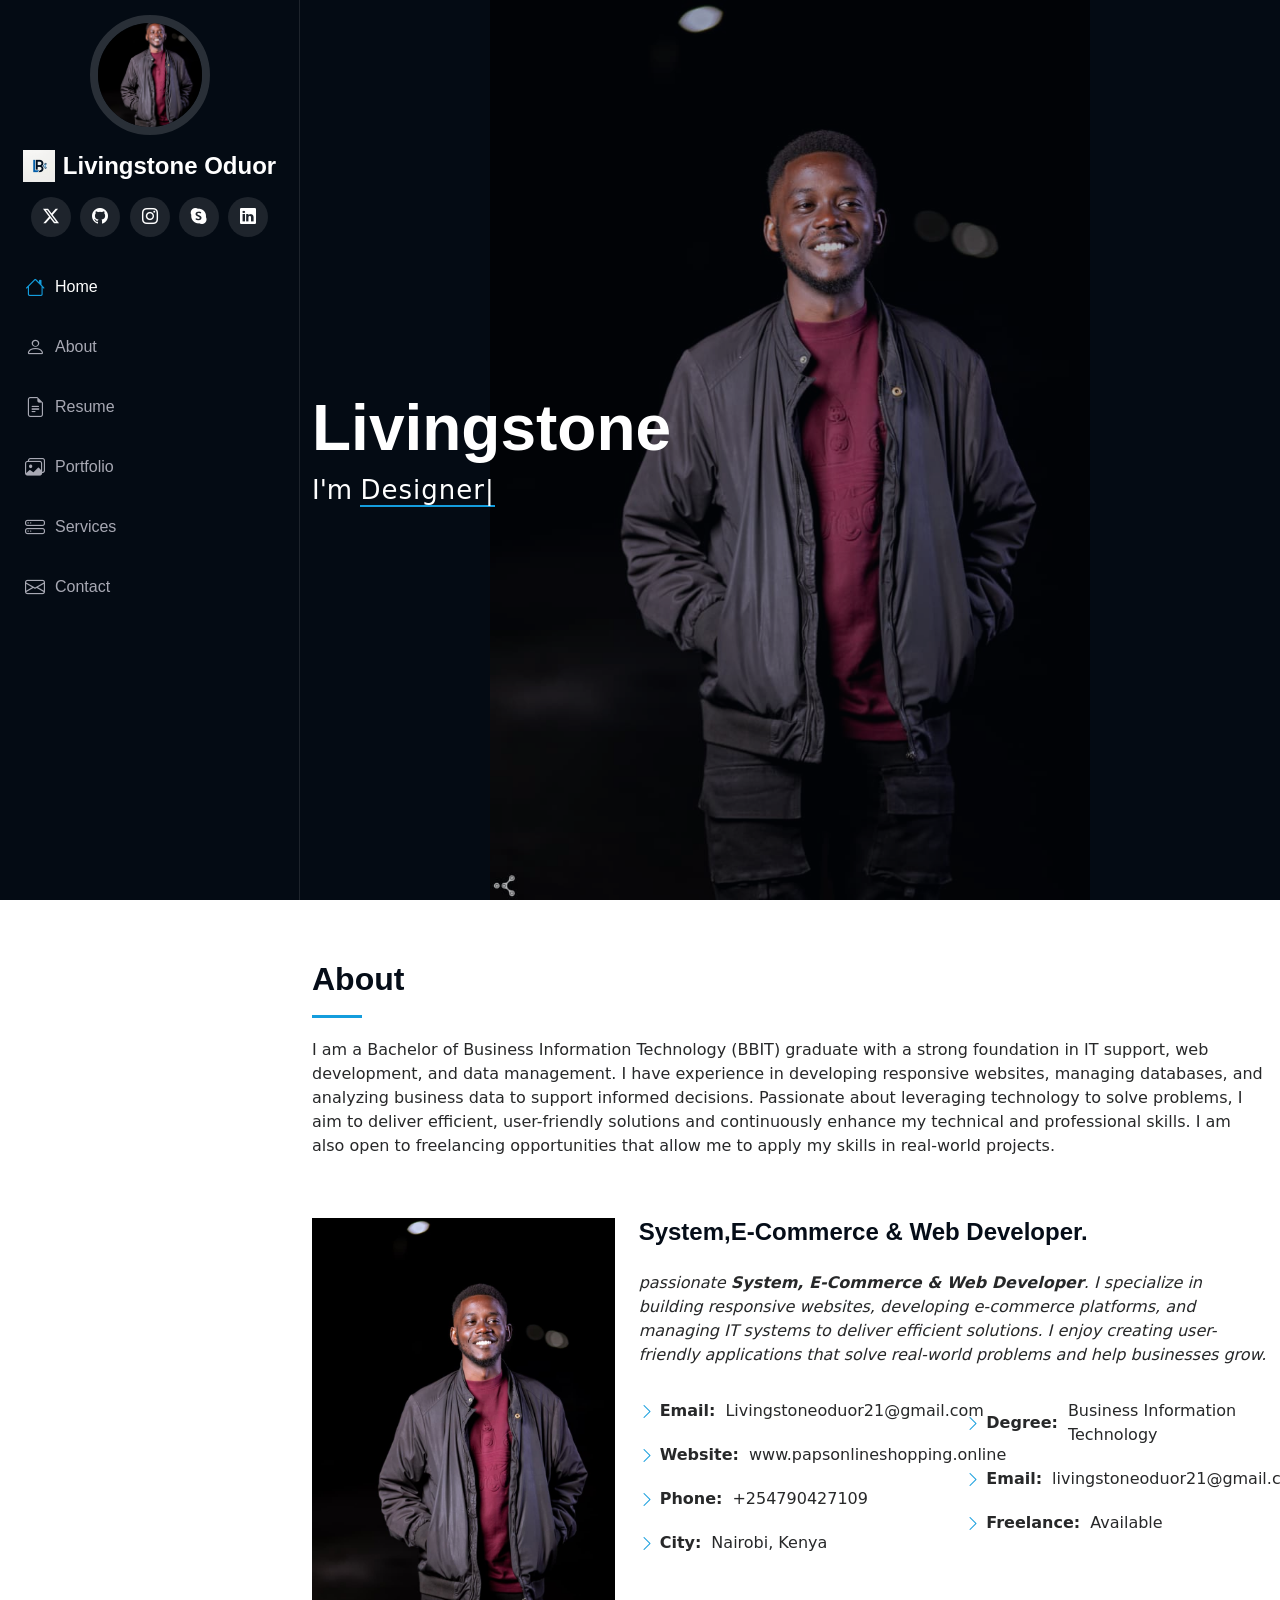
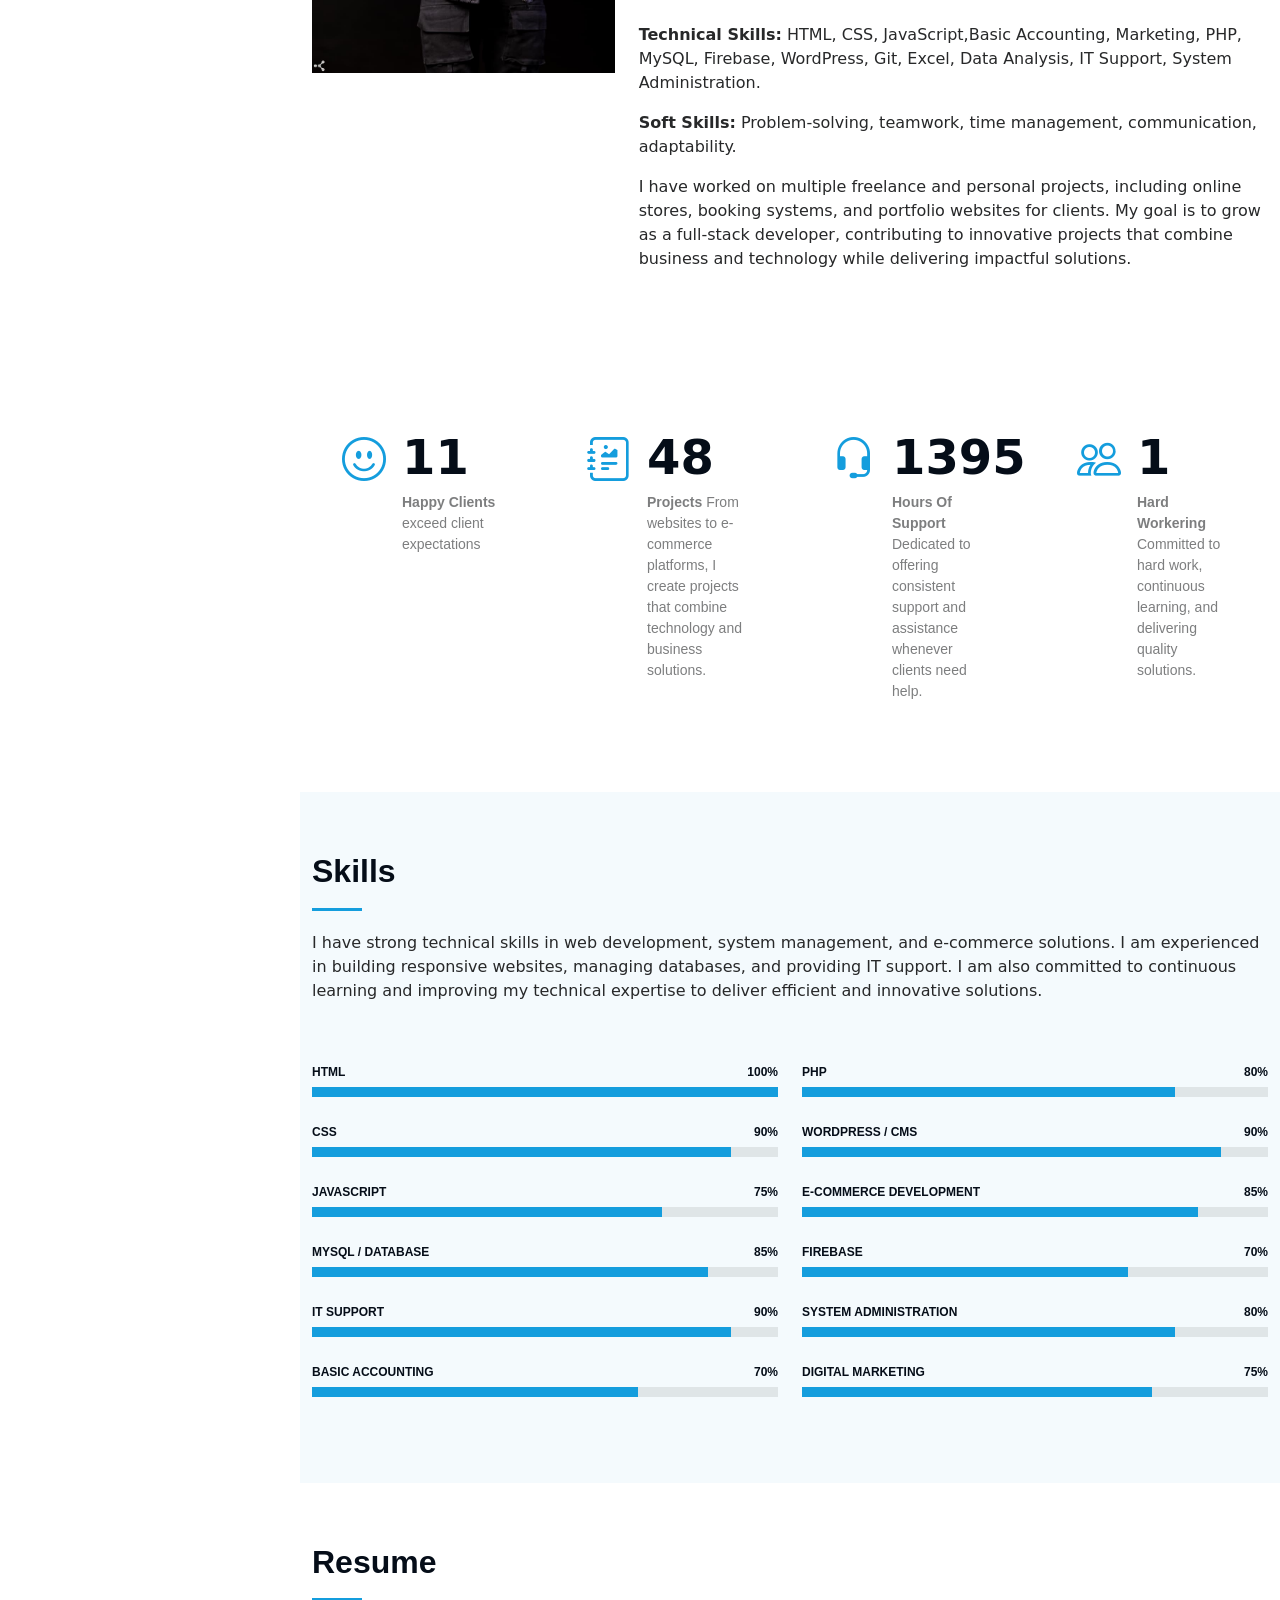
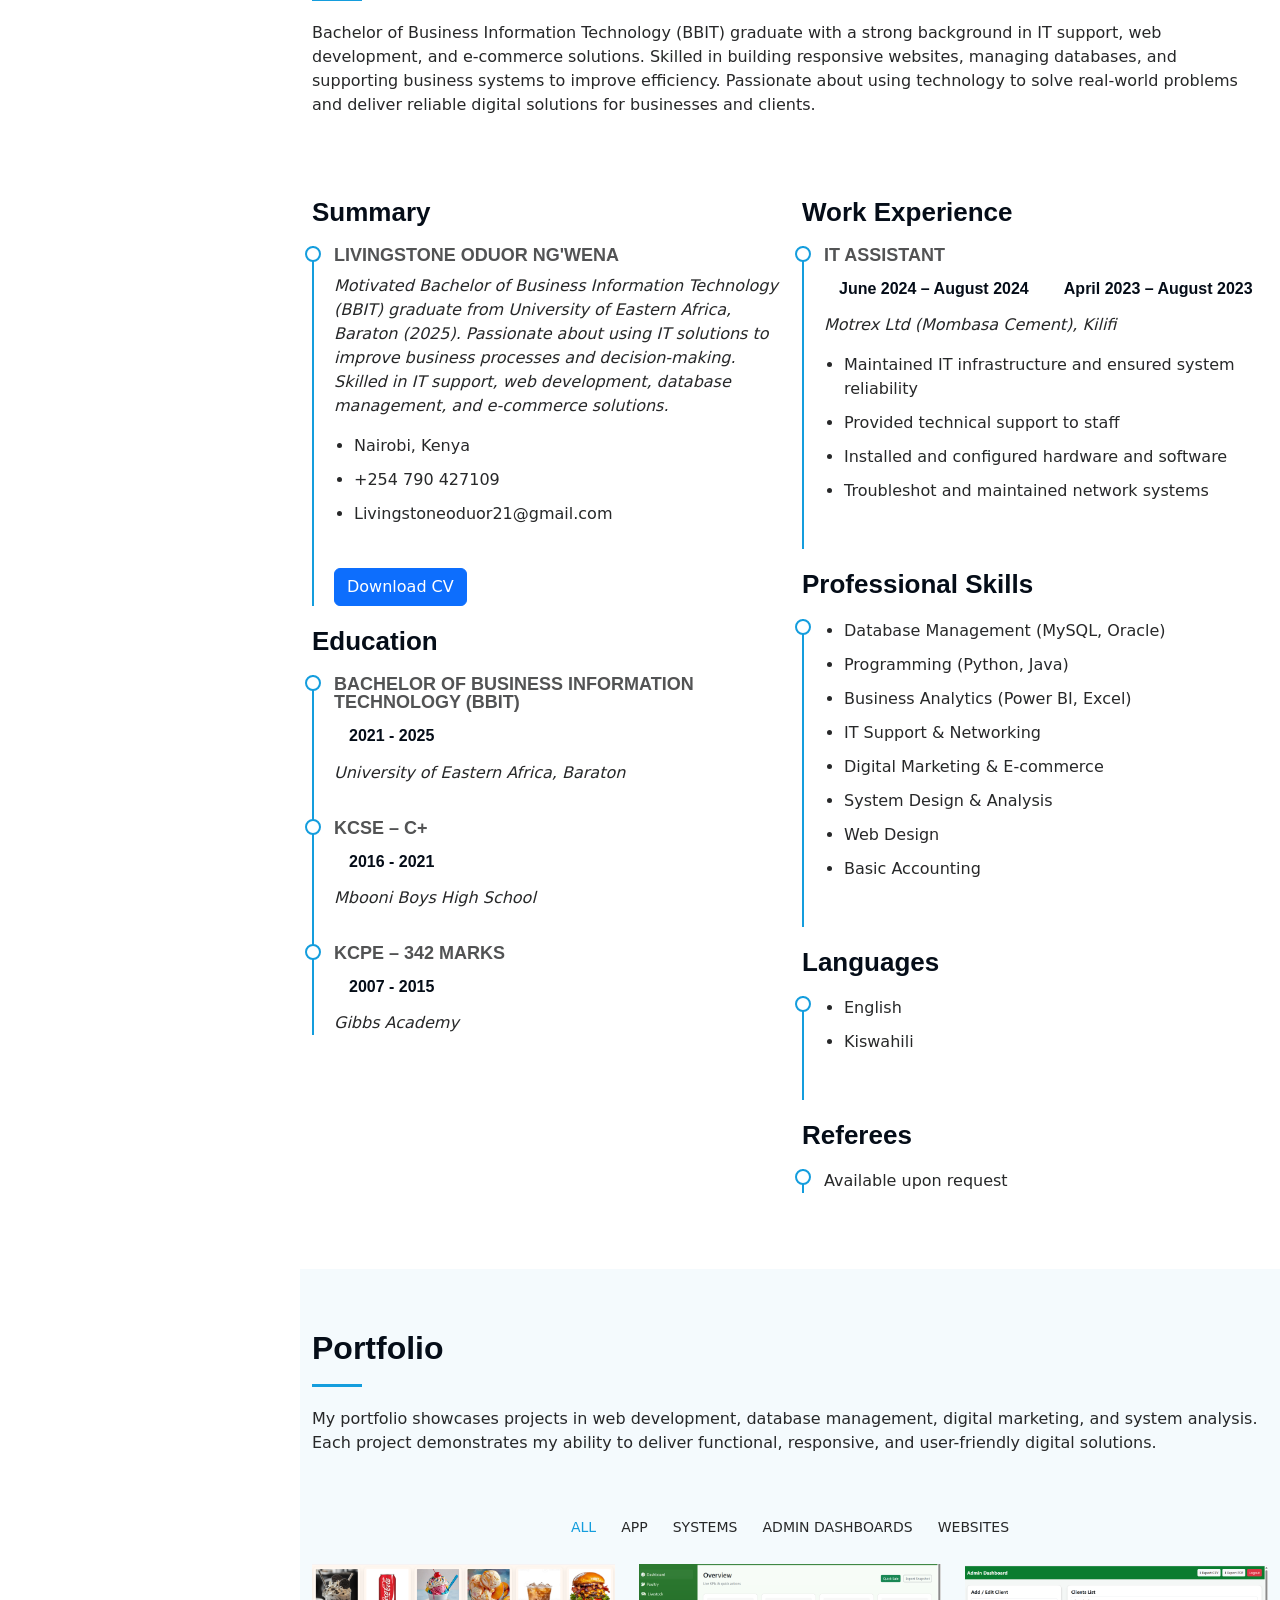
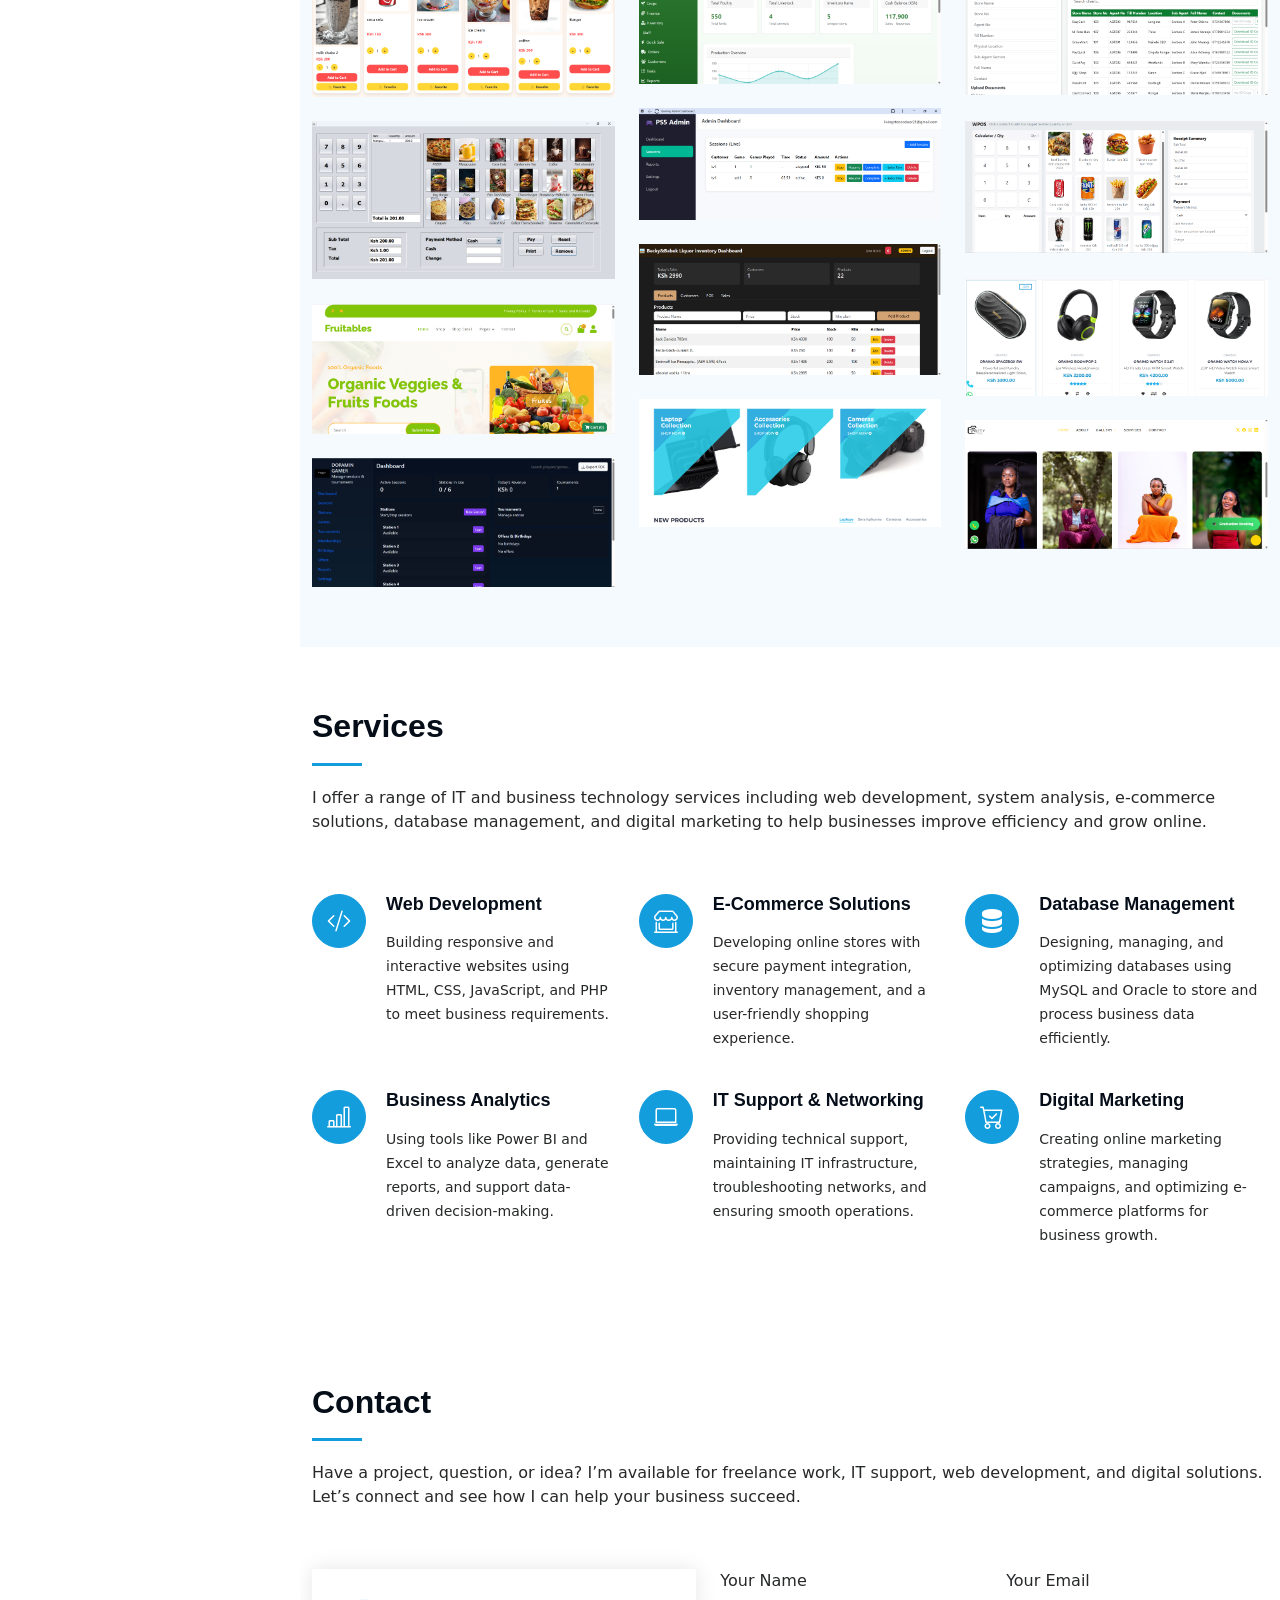
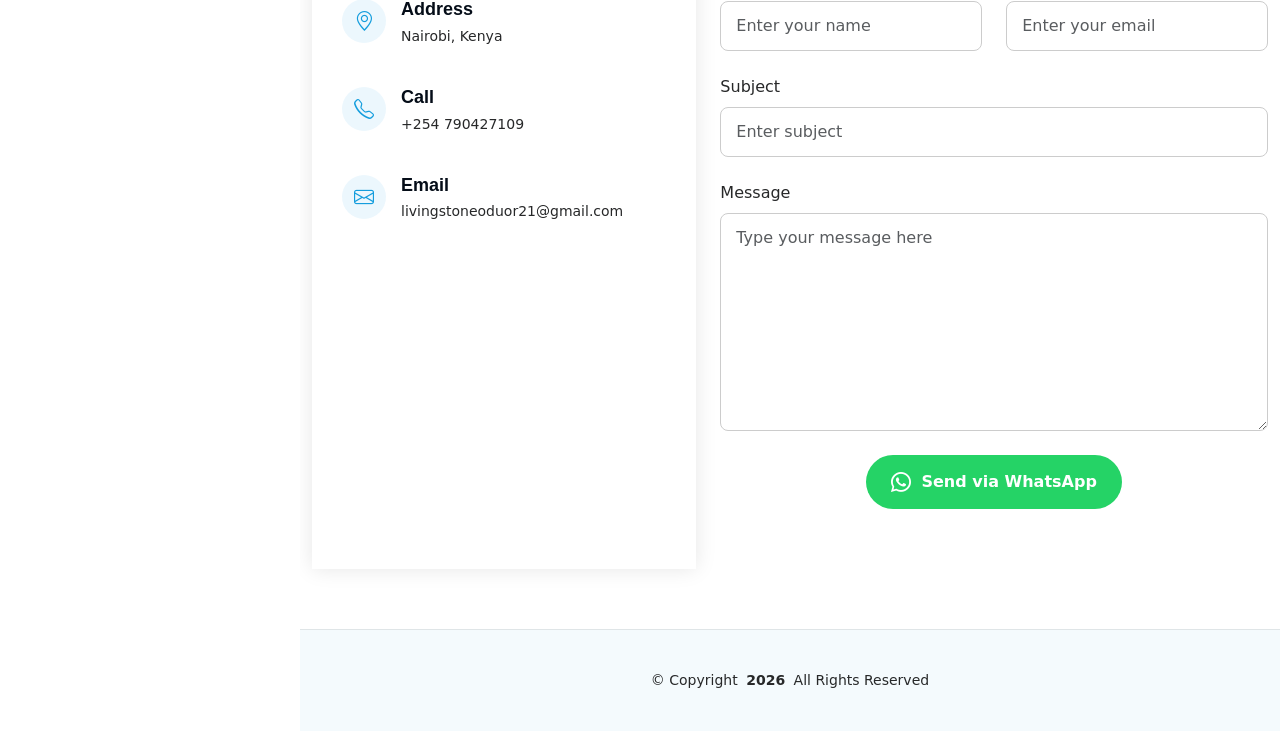
==== commit 1435887c: "Update title and add GitHub link in index.html" ====
--- a/index.html
+++ b/index.html
@@ -4,7 +4,7 @@
 <head>
   <meta charset="utf-8">
   <meta content="width=device-width, initial-scale=1.0" name="viewport">
-  <title>Portfolio</title>
+  <title>Livingstone</title>
   <meta content="" name="description">
   <meta content="" name="keywords">
 
@@ -47,7 +47,7 @@
 
     <div class="text-center social-links">
       <a href="#" class="twitter"><i class="bi bi-twitter-x"></i></a>
-      <a href="#" class="facebook"><i class="bi bi-facebook"></i></a>
+     <a href="https://github.com/Paps-maker" class="github"><i class="bi bi-github"></i></a>
       <a href="#" class="instagram"><i class="bi bi-instagram"></i></a>
       <a href="#" class="google-plus"><i class="bi bi-skype"></i></a>
       <a href="https://www.linkedin.com/in/livingstone-oduor-9051a3222/?lipi=urn%3Ali%3Apage%3Ad_flagship3_feed%3BAfVH2O2eRX67OKX%2F8Bzcow%3D%3D" class="linkedin"><i class="bi bi-linkedin"></i></a>
